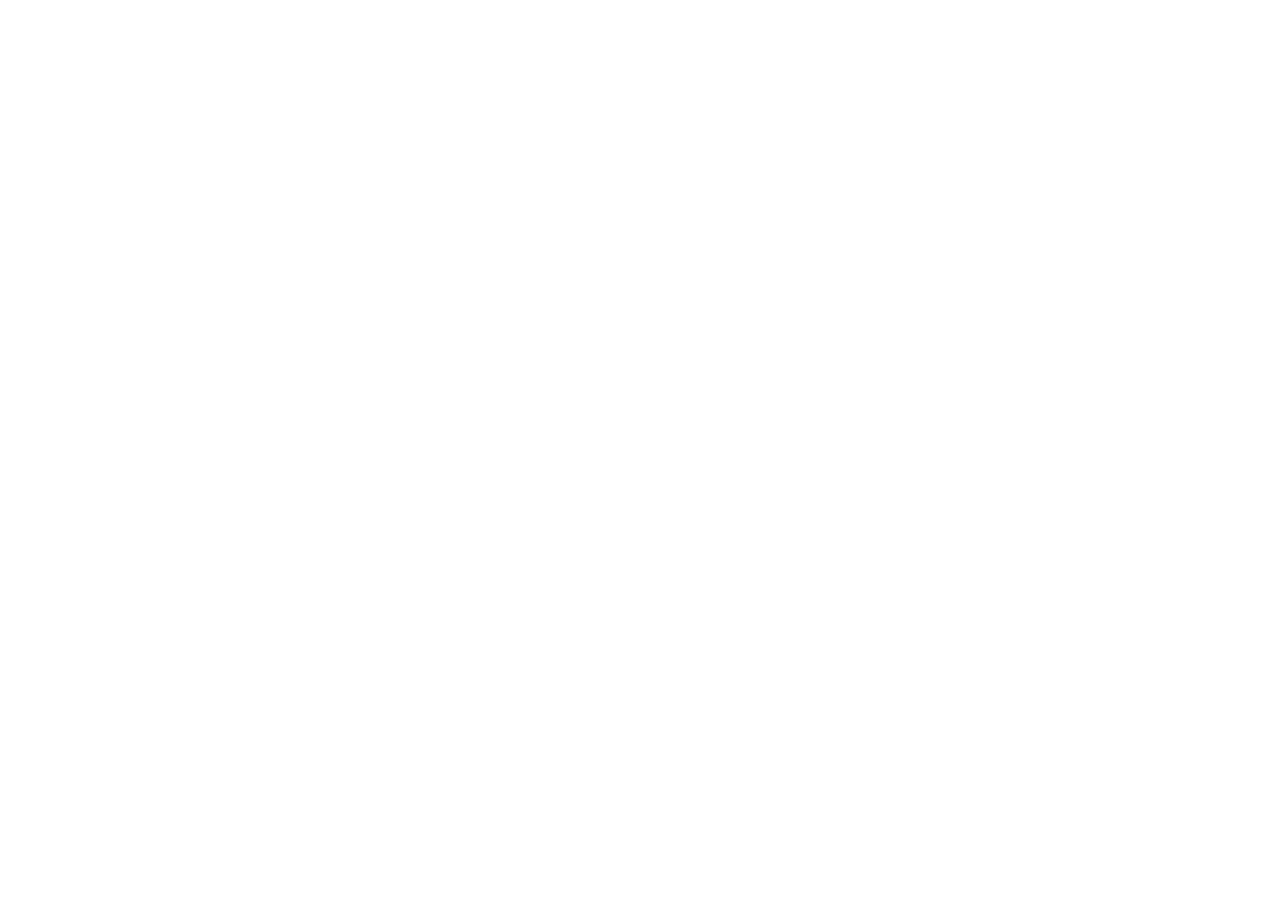
==== index.html @ 12bb8039 "initialized base structure" ====
<!DOCTYPE html>
<html lang="en">
  <head>
    <meta charset="UTF-8" />
    <meta http-equiv="X-UA-Compatible" content="IE=edge" />
    <meta name="viewport" content="width=device-width, initial-scale=1.0" />

    <!-- STYLES -->
    <link rel="stylesheet" href="styles/main.css">

    <!-- SCRIPTS -->
    <script
      src="https://cdnjs.cloudflare.com/ajax/libs/jquery/3.7.0/jquery.min.js"
      integrity="sha512-3gJwYpMe3QewGELv8k/BX9vcqhryRdzRMxVfq6ngyWXwo03GFEzjsUm8Q7RZcHPHksttq7/GFoxjCVUjkjvPdw=="
      crossorigin="anonymous"
      referrerpolicy="no-referrer"
    ></script>
    <script src="scripts/main.js"></script>


    <title>Zbrodnie wojenne</title>
    
  </head>
  <body>
    
  </body>
</html>
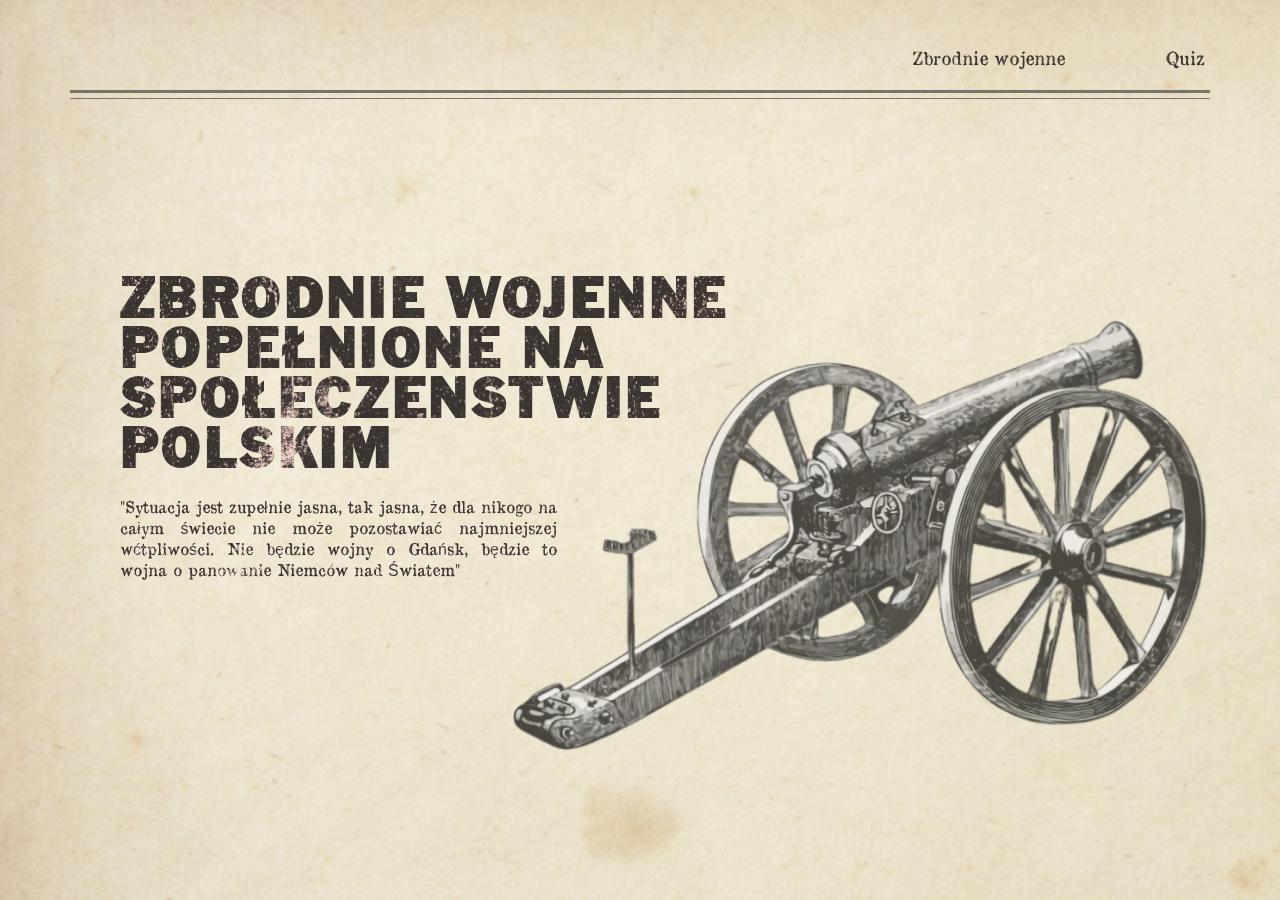
==== commit daef87b1: "Landing page" ====
--- a/index.html
+++ b/index.html
@@ -1,27 +1,58 @@
 <!DOCTYPE html>
 <html lang="en">
-  <head>
-    <meta charset="UTF-8" />
-    <meta http-equiv="X-UA-Compatible" content="IE=edge" />
-    <meta name="viewport" content="width=device-width, initial-scale=1.0" />
 
-    <!-- STYLES -->
-    <link rel="stylesheet" href="styles/main.css">
+<head>
+  <meta charset="UTF-8" />
+  <meta http-equiv="X-UA-Compatible" content="IE=edge" />
+  <meta name="viewport" content="width=device-width, initial-scale=1.0">
+  <!-- STYLES -->
+  <link rel="stylesheet" href="styles/main.css">
 
-    <!-- SCRIPTS -->
-    <script
-      src="https://cdnjs.cloudflare.com/ajax/libs/jquery/3.7.0/jquery.min.js"
-      integrity="sha512-3gJwYpMe3QewGELv8k/BX9vcqhryRdzRMxVfq6ngyWXwo03GFEzjsUm8Q7RZcHPHksttq7/GFoxjCVUjkjvPdw=="
-      crossorigin="anonymous"
-      referrerpolicy="no-referrer"
-    ></script>
-    <script src="scripts/main.js"></script>
+  <!-- SCRIPTS -->
+  <script src="https://cdnjs.cloudflare.com/ajax/libs/jquery/3.7.0/jquery.min.js"
+    integrity="sha512-3gJwYpMe3QewGELv8k/BX9vcqhryRdzRMxVfq6ngyWXwo03GFEzjsUm8Q7RZcHPHksttq7/GFoxjCVUjkjvPdw=="
+    crossorigin="anonymous" referrerpolicy="no-referrer"></script>
+  <script src="scripts/main.js"></script>
 
 
-    <title>Zbrodnie wojenne</title>
-    
-  </head>
-  <body>
-    
-  </body>
-</html>
+  <title>Zbrodnie wojenne popełnione na społeczeństwie polskim</title>
+
+</head>
+
+<body>
+  <!-- landing view - without a map -->
+  <section class="landing_view">
+    <div class="main_padding">
+      <header class="d-flex navbar">
+
+        <!-- <img src="assets/kurier_warszawski.webp" alt="Logo kurier warszawski"> -->
+        <div class="kurier_war"></div>
+
+        <div class="d-flex nav-items">
+          <span>Zbrodnie wojenne</span>
+          <span>Quiz</span>
+        </div>
+
+      </header>
+      <hr class="hr hr1">
+      <hr class="hr hr2">
+
+      <main class="d-flex main_content">
+        <div class="main_text">
+          <h1 class="main_header">Zbrodnie wojenne popełnione na społeczenstwie polskim</h1>
+          <p class="main_par">"Sytuacja jest zupełnie jasna, tak jasna, że dla nikogo na całym świecie nie może
+            pozostawiać najmniejszej
+            wćtpliwości. Nie będzie wojny o Gdańsk, będzie to wojna o panowanie Niemców nad Światem"</p>
+        </div>
+        <img src="./assets/cannon.webp" class="cannon" alt="">
+      </main>
+
+    </div>
+
+  </section>
+
+
+
+</body>
+
+</html>--- a/styles/main.css
+++ b/styles/main.css
@@ -0,0 +1,124 @@
+@font-face {
+     font-family: 'Franklin Gothic';
+     src: url('../assets/fonts/FranklinGothic.ttf') format('opentype');
+}
+
+@font-face {
+     font-family: 'Old Newspaper';
+     src: url('../assets/fonts/OldNewspaperTypes.ttf') format('opentype');
+}
+
+
+* {
+     margin: 0;
+     padding: 0;
+}
+
+body {
+     box-sizing: border-box;
+}
+
+.d-flex {
+     display: flex;
+}
+
+.main_padding {
+     padding: 45px 70px;
+}
+
+.landing_view {
+     min-height: 100vh;
+     background-image: url("../assets/background.webp");
+     background-size: cover;
+}
+
+.navbar {
+     justify-content: space-between;
+     align-items: center;
+     padding-right: 5px;
+}
+
+.hr1 {
+     border: 0;
+     border-top: 3px solid #767368;
+     margin-top: 20px;
+}
+
+.hr2 {
+     border: 0;
+     border-bottom: 1px solid #767368;
+     padding-top: 5px;
+}
+
+
+.nav-items {
+     gap: 100px;
+}
+
+.main_content {
+     position: relative;
+     justify-content: space-between;
+     align-items: center;
+     height: 73vh;
+     padding: 0 50px;
+}
+
+.main_text {
+     width: 60%;
+     display: flex;
+     flex-direction: column;
+     gap: 20px;
+}
+
+.cannon {
+     position: absolute;
+     right: 0;
+     bottom: 0;
+     width: 700px;
+}
+
+.main_header {
+     font-family: 'Franklin Gothic', sans-serif;
+     font-size: 60px;
+     text-transform: uppercase;
+     letter-spacing: 0.04em;
+}
+
+.main_par {
+     font-family: 'Old Newspaper', sans-serif;
+     width: 70%;
+     text-align: justify;
+}
+
+.nav-items span {
+     font-family: 'Old Newspaper', sans-serif;
+     font-size: 18px;
+}
+
+h1,
+p,
+.nav-items span {
+     background: url(../assets/texture.webp) no-repeat center center;
+     background-size: cover;
+     color: #fff;
+     -webkit-text-fill-color: transparent;
+     -webkit-background-clip: text;
+     -moz-background-clip: text;
+     background-clip: text;
+}
+
+@media(max-width: 1200px) {
+     .cannon {
+          display: none;
+     }
+
+     .main_text {
+          width: 100%;
+     }
+}
+
+@media(max-width: 800px) {
+     .main_padding {
+          padding: 30px;
+     }
+}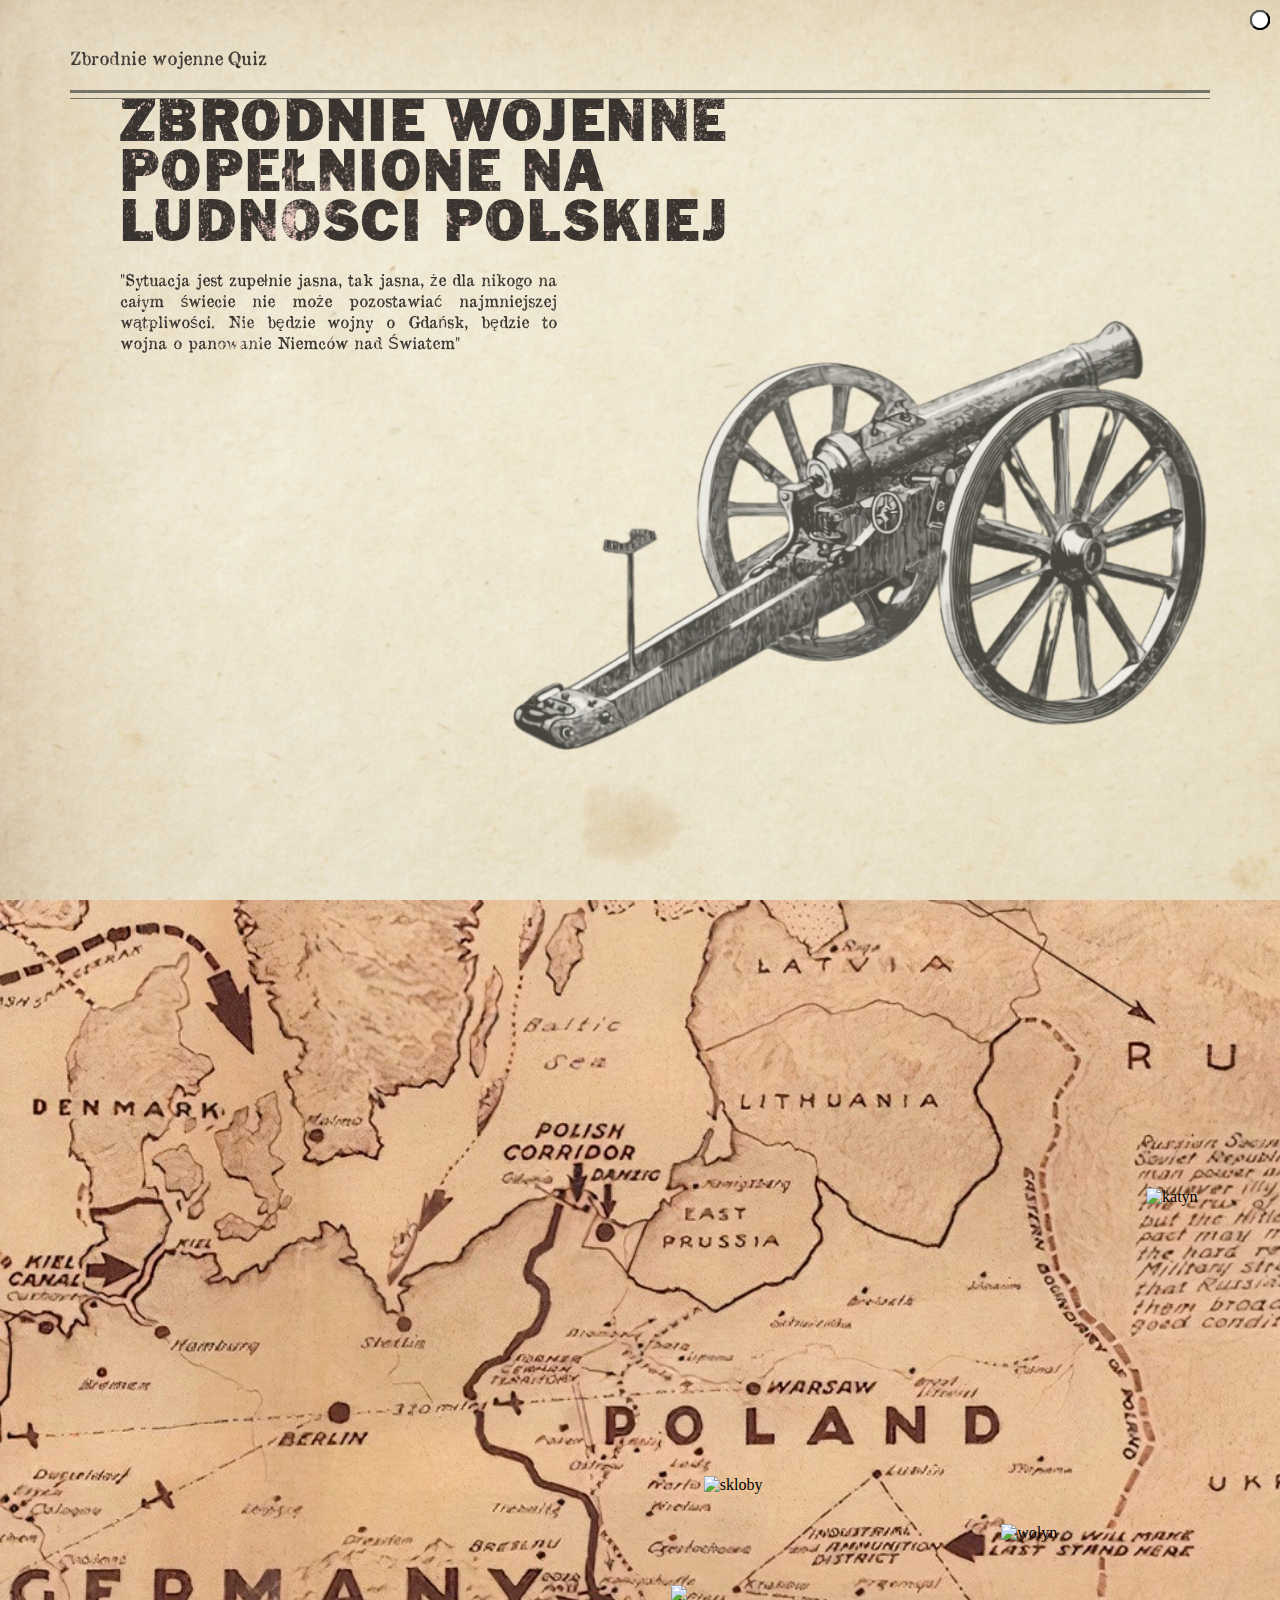
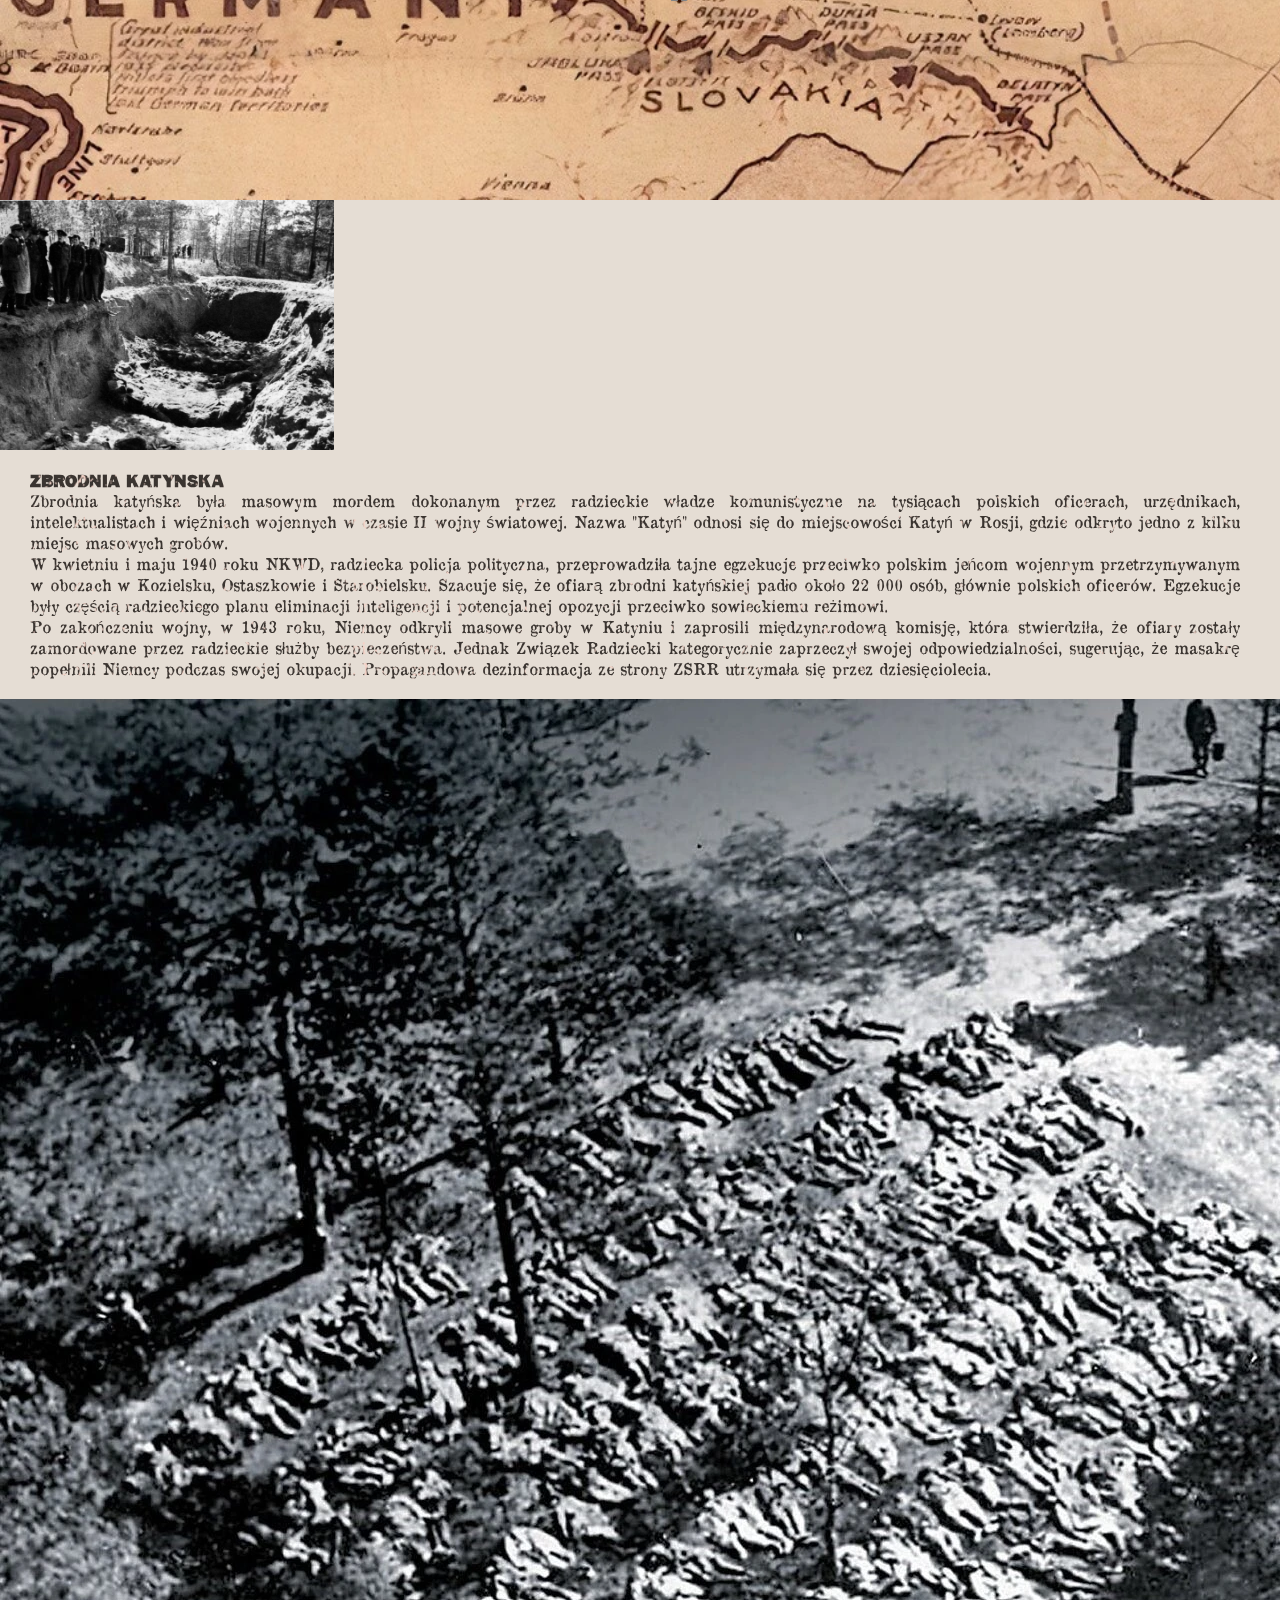
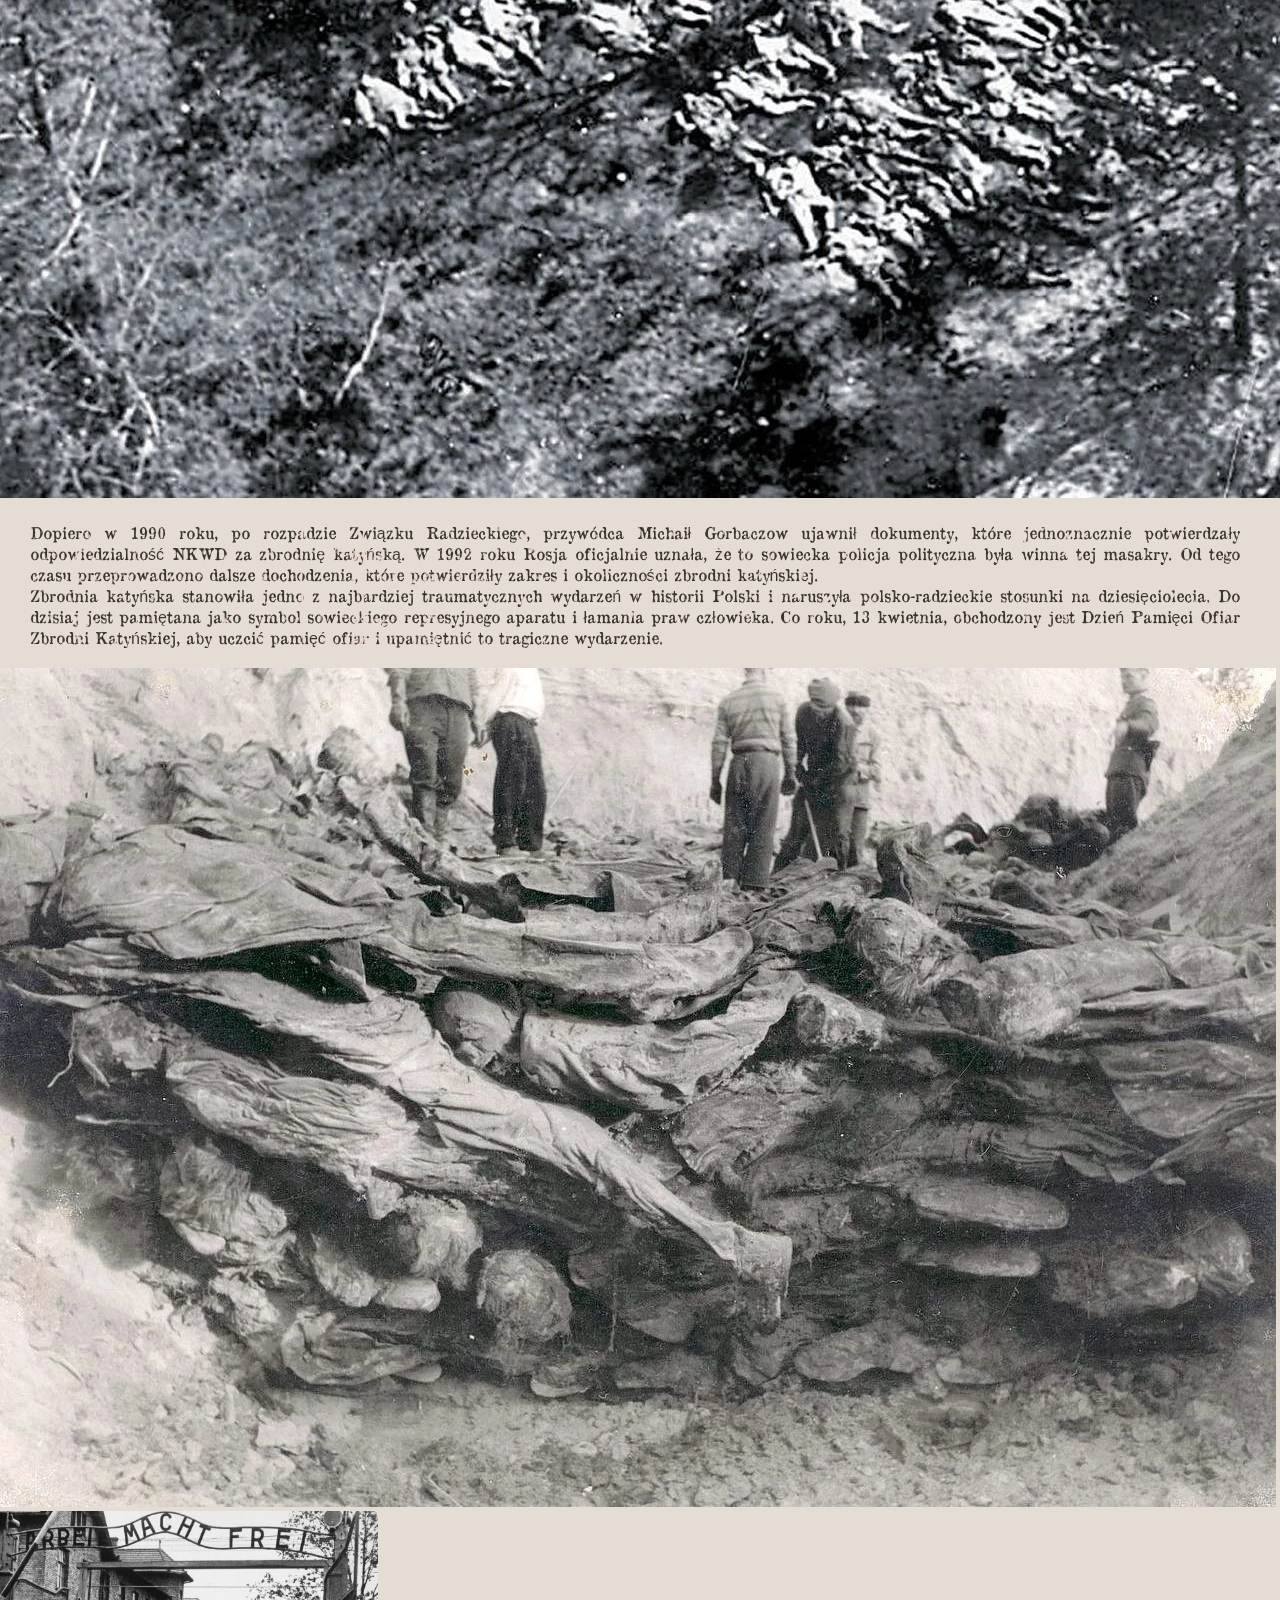
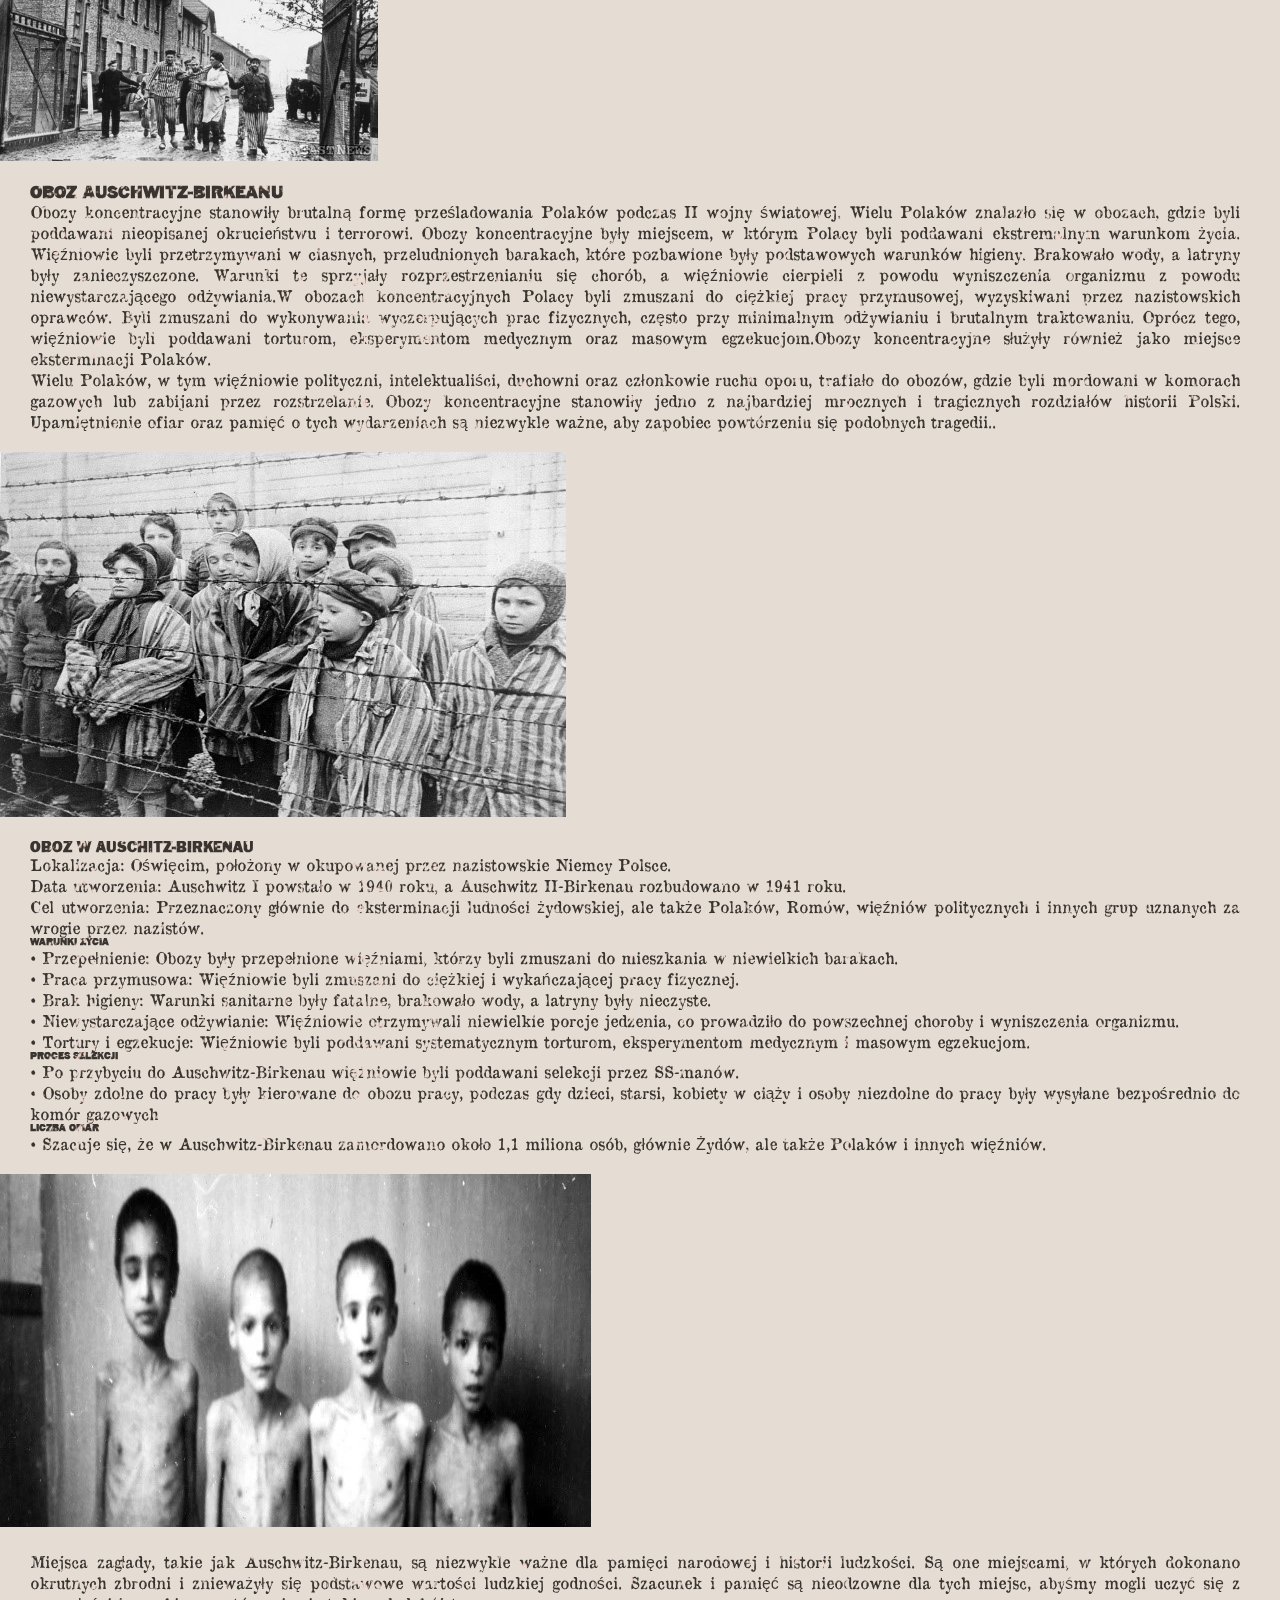
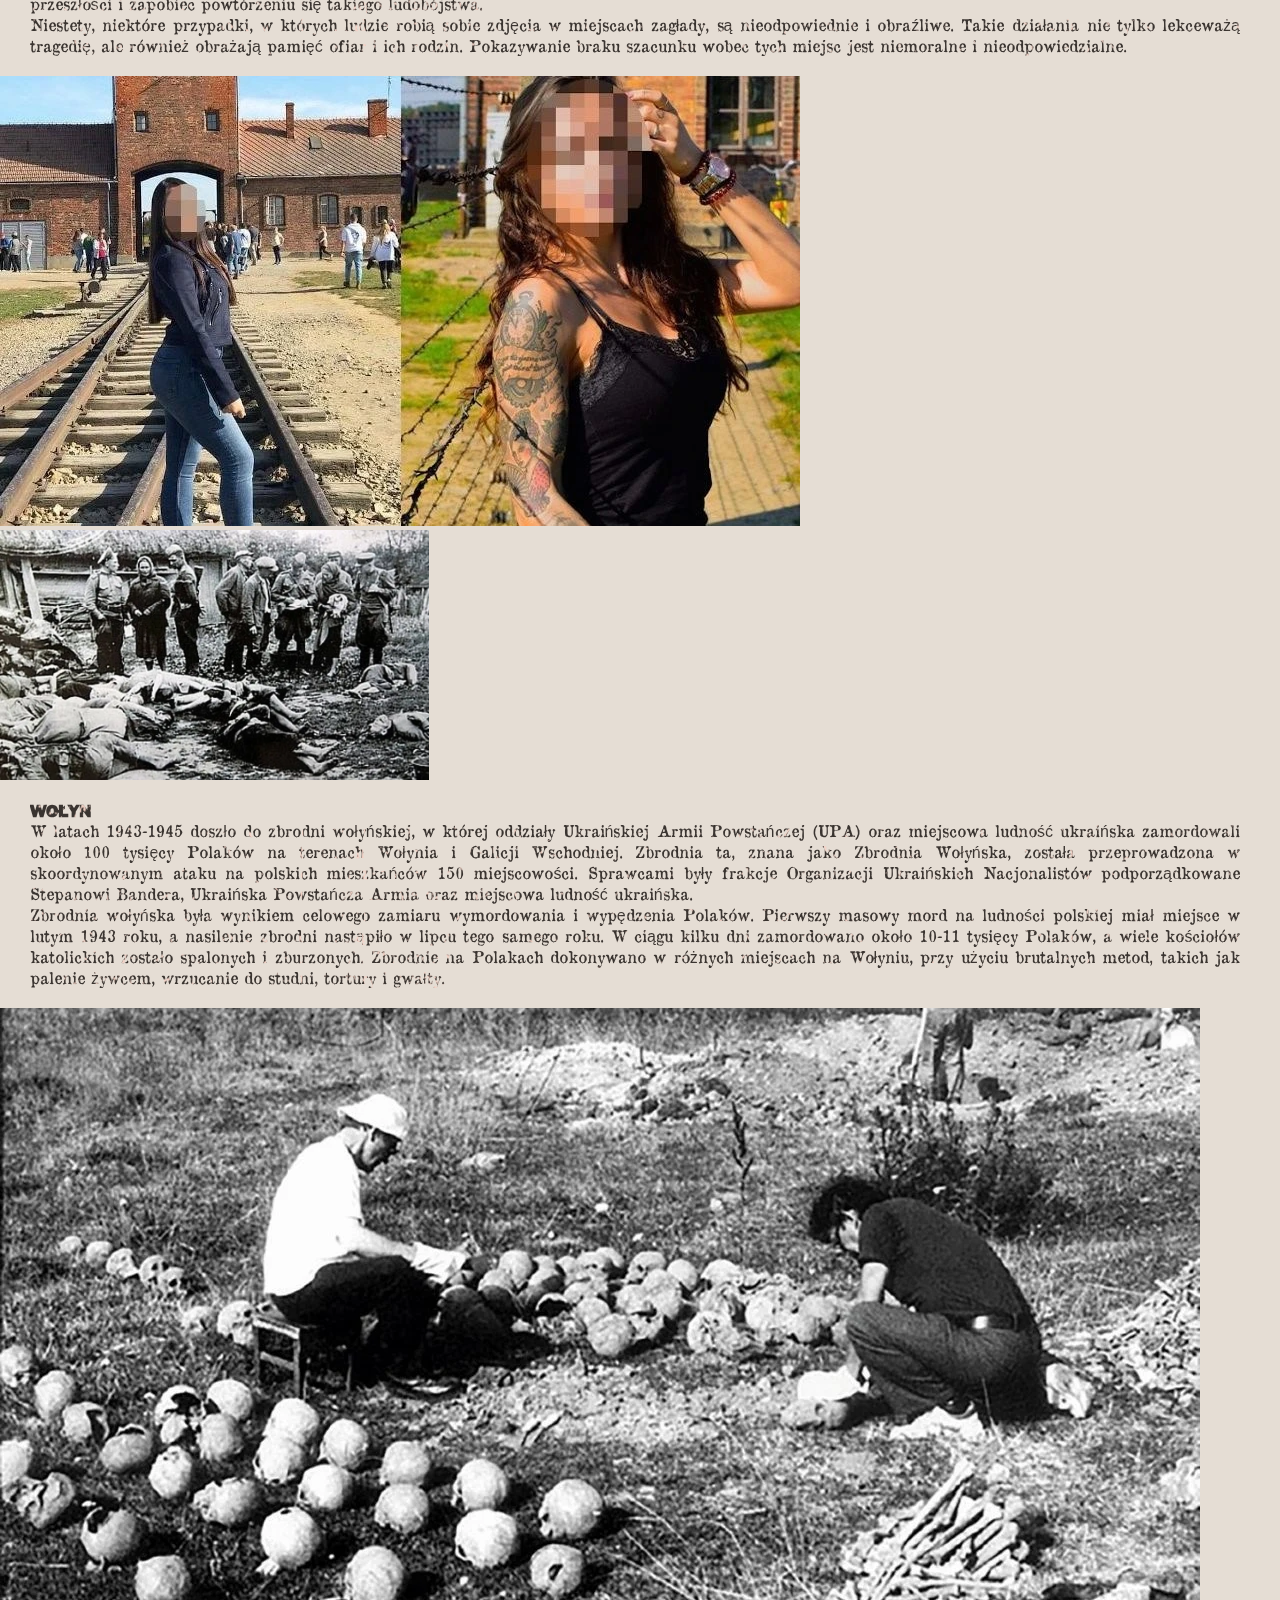
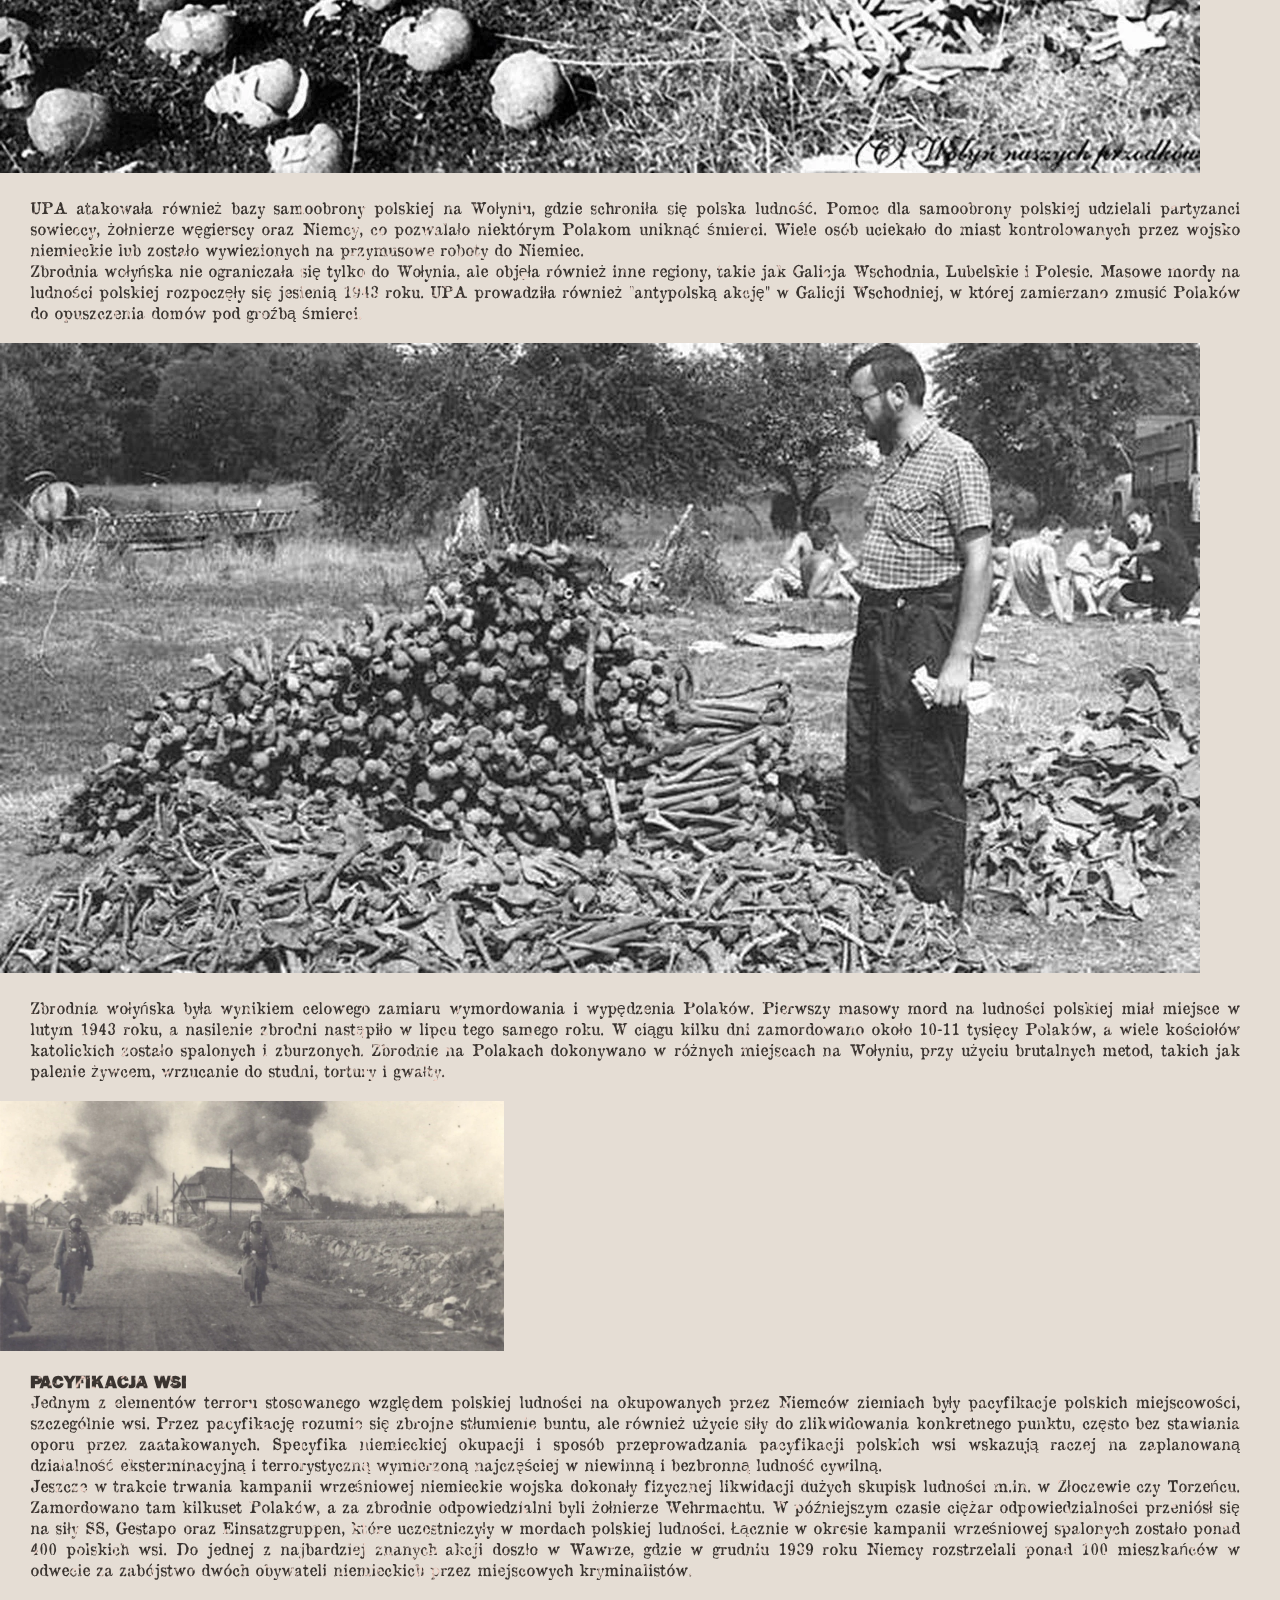
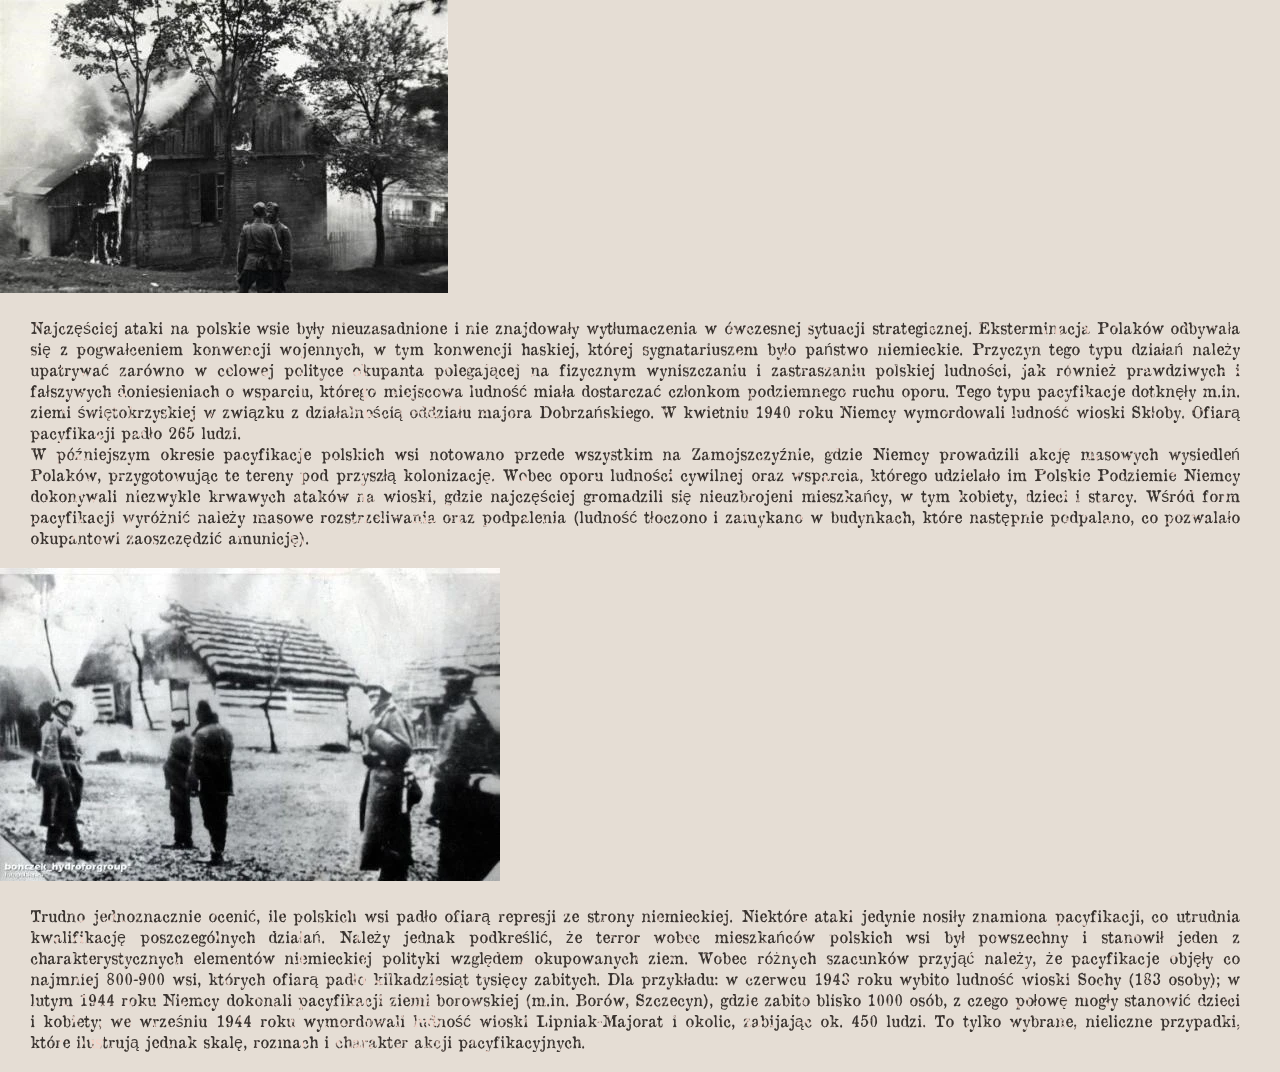
==== commit 3bbc38a0: "Add map" ====
--- a/index.html
+++ b/index.html
@@ -6,12 +6,15 @@
   <meta http-equiv="X-UA-Compatible" content="IE=edge" />
   <meta name="viewport" content="width=device-width, initial-scale=1.0">
   <!-- STYLES -->
+  <link href="https://cdn.jsdelivr.net/npm/bootstrap@5.3.0-alpha3/dist/css/bootstrap.min.css" rel="stylesheet"
+    integrity="sha384-KK94CHFLLe+nY2dmCWGMq91rCGa5gtU4mk92HdvYe+M/SXH301p5ILy+dN9+nJOZ" crossorigin="anonymous">
   <link rel="stylesheet" href="styles/main.css">
 
   <!-- SCRIPTS -->
   <script src="https://cdnjs.cloudflare.com/ajax/libs/jquery/3.7.0/jquery.min.js"
     integrity="sha512-3gJwYpMe3QewGELv8k/BX9vcqhryRdzRMxVfq6ngyWXwo03GFEzjsUm8Q7RZcHPHksttq7/GFoxjCVUjkjvPdw=="
     crossorigin="anonymous" referrerpolicy="no-referrer"></script>
+  <script src="//code.jquery.com/ui/1.11.3/jquery-ui.js"></script>
   <script src="scripts/main.js"></script>
 
 
@@ -29,8 +32,8 @@
         <div class="kurier_war"></div>
 
         <div class="d-flex nav-items">
-          <span>Zbrodnie wojenne</span>
-          <span>Quiz</span>
+          <span id="link-zbrodnie">Zbrodnie wojenne</span>
+          <span onclick="window.location.href='quiz.html';">Quiz</span>
         </div>
 
       </header>
@@ -39,10 +42,10 @@
 
       <main class="d-flex main_content">
         <div class="main_text">
-          <h1 class="main_header">Zbrodnie wojenne popełnione na społeczenstwie polskim</h1>
+          <h1 class="main_header">Zbrodnie wojenne popełnione na ludnosci polskiej</h1>
           <p class="main_par">"Sytuacja jest zupełnie jasna, tak jasna, że dla nikogo na całym świecie nie może
             pozostawiać najmniejszej
-            wćtpliwości. Nie będzie wojny o Gdańsk, będzie to wojna o panowanie Niemców nad Światem"</p>
+            wątpliwości. Nie będzie wojny o Gdańsk, będzie to wojna o panowanie Niemców nad Światem"</p>
         </div>
         <img src="./assets/cannon.webp" class="cannon" alt="">
       </main>
@@ -52,7 +55,232 @@
   </section>
 
 
-
+  <section class="sec_map">
+    <div id="map-wrapper">
+      <div id="map-container">
+        <img src="./assets/map_poland.webp" alt="Mapka" id="map-image">
+        <img src="./assets/pin_red.svg" class="pin katyn" data-bs-toggle="offcanvas" href="#offcanvasKatyn"
+          role="button" aria-controls="offcanvasKatyn" alt="katyn">
+        <img src="./assets/pin_red.svg" class="pin oswiecim" data-bs-toggle="offcanvas" href="#offcanvasOswiecim"
+          role="button" aria-controls="offcanvasOswiecim alt=" oswiecim">
+        <img src="./assets/pin_red.svg" class="pin wolyn" data-bs-toggle="offcanvas" href="#offcanvasWolyn"
+          role="button" aria-controls="offcanvasWolyn" alt="wolyn">
+        <img src="./assets/pin_red.svg" class="pin skloby" data-bs-toggle="offcanvas" href="#offcanvasSkloby"
+          role="button" aria-controls="offcanvasSkloby" alt="skloby">
+      </div>
+
+    </div>
+
+  </section>
+
+  <div class="offcanvas offcanvas-start" tabindex="-1" id="offcanvasKatyn" aria-labelledby="offcanvasExampleLabel">
+    <button type="button" class="btn-close" data-bs-dismiss="offcanvas" aria-label="Close"></button>
+    <img src="./assets/articles/katyn1.webp" class="katyn1_img" alt="">
+    <div class="content">
+      <h3>Zbrodnia katynska</h3>
+      <p>Zbrodnia katyńska była masowym mordem dokonanym przez radzieckie władze komunistyczne na tysiącach polskich
+        oficerach, urzędnikach, intelektualistach i więźniach wojennych w czasie II wojny światowej. Nazwa "Katyń"
+        odnosi
+        się do miejscowości Katyń w Rosji, gdzie odkryto jedno z kilku miejsc masowych grobów.</p>
+      <p>
+        W kwietniu i maju 1940 roku NKWD, radziecka policja polityczna, przeprowadziła tajne egzekucje przeciwko polskim
+        jeńcom wojennym przetrzymywanym w obozach w Kozielsku, Ostaszkowie i Starobielsku. Szacuje się, że ofiarą
+        zbrodni
+        katyńskiej padło około 22 000 osób, głównie polskich oficerów. Egzekucje były częścią radzieckiego planu
+        eliminacji inteligencji i potencjalnej opozycji przeciwko sowieckiemu reżimowi.
+      </p>
+      <p>Po zakończeniu wojny, w 1943 roku, Niemcy odkryli masowe groby w Katyniu i zaprosili międzynarodową komisję,
+        która stwierdziła, że ofiary zostały zamordowane przez radzieckie służby bezpieczeństwa. Jednak Związek
+        Radziecki
+        kategorycznie zaprzeczył swojej odpowiedzialności, sugerując, że masakrę popełnili Niemcy podczas swojej
+        okupacji.
+        Propagandowa dezinformacja ze strony ZSRR utrzymała się przez dziesięciolecia.</p>
+    </div>
+    <img src="./assets/articles/katyn2.webp" alt="">
+    <div class="content">
+      <p>Dopiero w 1990 roku, po rozpadzie Związku Radzieckiego, przywódca Michaił Gorbaczow ujawnił dokumenty, które
+        jednoznacznie potwierdzały odpowiedzialność NKWD za zbrodnię katyńską. W 1992 roku Rosja oficjalnie uznała, że
+        to
+        sowiecka policja polityczna była winna tej masakry. Od tego czasu przeprowadzono dalsze dochodzenia, które
+        potwierdziły zakres i okoliczności zbrodni katyńskiej.</p>
+
+      <p>Zbrodnia katyńska stanowiła jedno z najbardziej traumatycznych wydarzeń w historii Polski i naruszyła
+        polsko-radzieckie stosunki na dziesięciolecia. Do dzisiaj jest pamiętana jako symbol sowieckiego represyjnego
+        aparatu i łamania praw człowieka. Co roku, 13 kwietnia, obchodzony jest Dzień Pamięci Ofiar Zbrodni Katyńskiej,
+        aby uczcić pamięć ofiar i upamiętnić to tragiczne wydarzenie.</p>
+    </div>
+    <img src="./assets/articles/katyn3.webp" alt="">
+
+  </div>
+
+  </div>
+
+  <div class="offcanvas offcanvas-start" tabindex="-1" id="offcanvasOswiecim" aria-labelledby="offcanvasExampleLabel">
+    <button type="button" class="btn-close" data-bs-dismiss="offcanvas" aria-label="Close"></button>
+    <img src="./assets/articles/auschwitz1.webp" class="katyn1_img" alt="">
+    <div class="content">
+      <h3>Oboz Auschwitz-Birkeanu</h3>
+      <p>Obozy koncentracyjne stanowiły brutalną formę prześladowania Polaków podczas II wojny światowej. Wielu Polaków
+        znalazło się w obozach, gdzie byli poddawani nieopisanej okrucieństwu i terrorowi. Obozy koncentracyjne były
+        miejscem, w którym Polacy byli poddawani ekstremalnym warunkom życia. Więźniowie byli przetrzymywani w ciasnych,
+        przeludnionych barakach, które pozbawione były podstawowych warunków higieny. Brakowało wody, a latryny były
+        zanieczyszczone. Warunki te sprzyjały rozprzestrzenianiu się chorób, a więźniowie cierpieli z powodu
+        wyniszczenia organizmu z powodu niewystarczającego odżywiania.W obozach koncentracyjnych Polacy byli zmuszani do
+        ciężkiej pracy przymusowej, wyzyskiwani przez nazistowskich oprawców. Byli zmuszani do wykonywania
+        wyczerpujących prac fizycznych, często przy minimalnym odżywianiu i brutalnym traktowaniu. Oprócz tego,
+        więźniowie byli poddawani torturom, eksperymentom medycznym oraz masowym egzekucjom.Obozy koncentracyjne służyły
+        również jako miejsce eksterminacji Polaków.</p>
+      <p>
+        Wielu Polaków, w tym więźniowie polityczni, intelektualiści,
+        duchowni oraz członkowie ruchu oporu, trafiało do obozów, gdzie byli mordowani w komorach gazowych lub zabijani
+        przez rozstrzelanie. Obozy koncentracyjne stanowiły jedno z najbardziej mrocznych i tragicznych rozdziałów
+        historii Polski. Upamiętnienie ofiar oraz pamięć o tych wydarzeniach są niezwykle ważne, aby zapobiec
+        powtórzeniu się podobnych tragedii..
+      </p>
+    </div>
+    <img src="./assets/articles/auschwitz2.webp" alt="">
+    <div class="content">
+      <h4>Obóz w Auschitz-Birkenau</h4>
+
+      <p>Lokalizacja: Oświęcim, położony w okupowanej przez nazistowskie Niemcy Polsce.</p>
+      <p>Data utworzenia: Auschwitz I powstało w 1940 roku, a Auschwitz II-Birkenau rozbudowano w 1941 roku.</p>
+      <p>Cel utworzenia: Przeznaczony głównie do eksterminacji ludności żydowskiej, ale także Polaków, Romów, więźniów
+        politycznych i innych grup uznanych za wrogie przez nazistów.</p>
+
+      <h6>Warunki zycia</h6>
+
+      <p>• Przepełnienie: Obozy były przepełnione więźniami, którzy byli zmuszani do mieszkania w niewielkich barakach.
+      </p>
+      <p>• Praca przymusowa: Więźniowie byli zmuszani do ciężkiej i wykańczającej pracy fizycznej.</p>
+      <p>• Brak higieny: Warunki sanitarne były fatalne, brakowało wody, a latryny były nieczyste.</p>
+      <p>• Niewystarczające odżywianie: Więźniowie otrzymywali niewielkie porcje jedzenia, co prowadziło do powszechnej
+        choroby i wyniszczenia organizmu.</p>
+      <p>• Tortury i egzekucje: Więźniowie byli poddawani systematycznym torturom, eksperymentom medycznym i masowym
+        egzekucjom.</p>
+
+      <h6>Proces selekcji</h6>
+      <p>• Po przybyciu do Auschwitz-Birkenau więźniowie byli poddawani selekcji przez SS-manów.</p>
+      <p>• Osoby zdolne do pracy były kierowane do obozu pracy, podczas gdy dzieci, starsi, kobiety w ciąży i osoby
+        niezdolne do pracy były wysyłane bezpośrednio do komór gazowych</p>
+      <h6>Liczba ofiar</h6>
+      <p>• Szacuje się, że w Auschwitz-Birkenau zamordowano około 1,1 miliona osób, głównie Żydów, ale także Polaków i
+        innych więźniów.</p>
+    </div>
+    <img src="./assets/articles/auschwitz3.webp" alt="">
+    <div class="content">
+      <p>Miejsca zagłady, takie jak Auschwitz-Birkenau, są niezwykle ważne dla pamięci narodowej i historii ludzkości.
+        Są one miejscami, w których dokonano okrutnych zbrodni i znieważyły się podstawowe wartości ludzkiej godności.
+        Szacunek i pamięć są nieodzowne dla tych miejsc, abyśmy mogli uczyć się z przeszłości i zapobiec powtórzeniu się
+        takiego ludobójstwa.
+      </p>
+      <p>
+        Niestety, niektóre przypadki, w których ludzie robią sobie zdjęcia w miejscach zagłady, są nieodpowiednie i
+        obraźliwe. Takie działania nie tylko lekceważą tragedię, ale również obrażają pamięć ofiar i ich rodzin.
+        Pokazywanie braku szacunku wobec tych miejsc jest niemoralne i nieodpowiedzialne.</p>
+    </div>
+    <img src="./assets/articles/auschwitz4.webp" alt="">
+  </div>
+
+  <div class="offcanvas offcanvas-start" tabindex="-1" id="offcanvasWolyn" aria-labelledby="offcanvasExampleLabel">
+    <button type="button" class="btn-close" data-bs-dismiss="offcanvas" aria-label="Close"></button>
+    <img src="./assets/articles/wolyn3.webp" class="katyn1_img" alt="">
+    <div class="content">
+      <h3>Wołyn</h3>
+      <p>W latach 1943-1945 doszło do zbrodni wołyńskiej, w której oddziały Ukraińskiej Armii Powstańczej (UPA) oraz
+        miejscowa ludność ukraińska zamordowali około 100 tysięcy Polaków na terenach Wołynia i Galicji Wschodniej.
+        Zbrodnia ta, znana jako Zbrodnia Wołyńska, została przeprowadzona w skoordynowanym ataku na polskich mieszkańców
+        150 miejscowości. Sprawcami były frakcje Organizacji Ukraińskich Nacjonalistów podporządkowane Stepanowi
+        Bandera, Ukraińska Powstańcza Armia oraz miejscowa ludność ukraińska.</p>
+      <p>Zbrodnia wołyńska była wynikiem celowego zamiaru wymordowania i wypędzenia Polaków. Pierwszy masowy mord na
+        ludności polskiej miał miejsce w lutym 1943 roku, a nasilenie zbrodni nastąpiło w lipcu tego samego roku. W
+        ciągu kilku dni zamordowano około 10-11 tysięcy Polaków, a wiele kościołów katolickich zostało spalonych i
+        zburzonych. Zbrodnie na Polakach dokonywano w różnych miejscach na Wołyniu, przy użyciu brutalnych metod, takich
+        jak palenie żywcem, wrzucanie do studni, tortury i gwałty.</p>
+
+    </div>
+    <img src="./assets/articles/wolyn2.webp" alt="">
+    <div class="content">
+
+
+      <p>UPA atakowała również bazy samoobrony polskiej na Wołyniu, gdzie schroniła się polska ludność. Pomoc dla
+        samoobrony polskiej udzielali partyzanci sowieccy, żołnierze węgierscy oraz Niemcy, co pozwalało niektórym
+        Polakom uniknąć śmierci. Wiele osób uciekało do miast kontrolowanych przez wojsko niemieckie lub zostało
+        wywiezionych na przymusowe roboty do Niemiec.</p>
+      <p>
+        Zbrodnia wołyńska nie ograniczała się tylko do Wołynia, ale objęła również inne regiony, takie jak Galicja
+        Wschodnia, Lubelskie i Polesie. Masowe mordy na ludności polskiej rozpoczęły się jesienią 1943 roku. UPA
+        prowadziła również "antypolską akcję" w Galicji Wschodniej, w której zamierzano zmusić Polaków do opuszczenia
+        domów pod groźbą śmierci.
+      </p>
+    </div>
+    <img src="./assets/articles/wolyn1.webp" alt="">
+    <div class="content">
+      <p>
+      <p>Zbrodnia wołyńska była wynikiem celowego zamiaru wymordowania i wypędzenia Polaków. Pierwszy masowy mord na
+        ludności polskiej miał miejsce w lutym 1943 roku, a nasilenie zbrodni nastąpiło w lipcu tego samego roku. W
+        ciągu kilku dni zamordowano około 10-11 tysięcy Polaków, a wiele kościołów katolickich zostało spalonych i
+        zburzonych. Zbrodnie na Polakach dokonywano w różnych miejscach na Wołyniu, przy użyciu brutalnych metod, takich
+        jak palenie żywcem, wrzucanie do studni, tortury i gwałty.</p>
+      </p>
+    </div>
+  </div>
+
+  <div class="offcanvas offcanvas-start" tabindex="-1" id="offcanvasSkloby" aria-labelledby="offcanvasExampleLabel">
+    <button type="button" class="btn-close" data-bs-dismiss="offcanvas" aria-label="Close"></button>
+    <img src="./assets/articles/pacyfikacja3.webp" class="katyn1_img" alt="">
+    <div class="content">
+      <h3>Pacyfikacja wsi</h3>
+      <p>
+        Jednym z elementów terroru stosowanego względem polskiej ludności na okupowanych przez Niemców ziemiach były
+        pacyfikacje polskich miejscowości, szczególnie wsi. Przez pacyfikację rozumie się zbrojne stłumienie buntu, ale
+        również użycie siły do zlikwidowania konkretnego punktu, często bez stawiania oporu przez zaatakowanych.
+        Specyfika niemieckiej okupacji i sposób przeprowadzania pacyfikacji polskich wsi wskazują raczej na zaplanowaną
+        działalność eksterminacyjną i terrorystyczną wymierzoną najczęściej w niewinną i bezbronną ludność cywilną.
+      </p>
+      <p>Jeszcze w trakcie trwania kampanii wrześniowej niemieckie wojska dokonały fizycznej likwidacji dużych skupisk
+        ludności m.in. w Złoczewie czy Torzeńcu. Zamordowano tam kilkuset Polaków, a za zbrodnie odpowiedzialni byli
+        żołnierze Wehrmachtu. W późniejszym czasie ciężar odpowiedzialności przeniósł się na siły SS, Gestapo oraz
+        Einsatzgruppen, które uczestniczyły w mordach polskiej ludności. Łącznie w okresie kampanii wrześniowej
+        spalonych zostało ponad 400 polskich wsi. Do jednej z najbardziej znanych akcji doszło w Wawrze, gdzie w grudniu
+        1939 roku Niemcy rozstrzelali ponad 100 mieszkańców w odwecie za zabójstwo dwóch obywateli niemieckich przez
+        miejscowych kryminalistów.</p>
+    </div>
+    <img src="./assets/articles/pacyfikacja2.webp" alt="">
+    <div class="content">
+      <p>Najczęściej ataki na polskie wsie były nieuzasadnione i nie znajdowały wytłumaczenia w ówczesnej sytuacji
+        strategicznej. Eksterminacja Polaków odbywała się z pogwałceniem konwencji wojennych, w tym konwencji haskiej,
+        której sygnatariuszem było państwo niemieckie. Przyczyn tego typu działań należy upatrywać zarówno w celowej
+        polityce okupanta polegającej na fizycznym wyniszczaniu i zastraszaniu polskiej ludności, jak również
+        prawdziwych i fałszywych doniesieniach o wsparciu, którego miejscowa ludność miała dostarczać członkom
+        podziemnego ruchu oporu. Tego typu pacyfikacje dotknęły m.in. ziemi świętokrzyskiej w związku z działalnością
+        oddziału majora Dobrzańskiego. W kwietniu 1940 roku Niemcy wymordowali ludność wioski Skłoby. Ofiarą pacyfikacji
+        padło 265 ludzi. </p>
+
+      <p>W późniejszym okresie pacyfikacje polskich wsi notowano przede wszystkim na Zamojszczyźnie, gdzie Niemcy
+        prowadzili akcję masowych wysiedleń Polaków, przygotowując te tereny pod przyszłą kolonizację. Wobec oporu
+        ludności cywilnej oraz wsparcia, którego udzielało im Polskie Podziemie Niemcy dokonywali niezwykle krwawych
+        ataków na wioski, gdzie najczęściej gromadzili się nieuzbrojeni mieszkańcy, w tym kobiety, dzieci i starcy.
+        Wśród form pacyfikacji wyróżnić należy masowe rozstrzeliwania oraz podpalenia (ludność tłoczono i zamykano w
+        budynkach, które następnie podpalano, co pozwalało okupantowi zaoszczędzić amunicję).</p>
+    </div>
+    <img src="./assets/articles/pacyfikacja1.webp" alt="">
+    <div class="content">
+      <p>Trudno jednoznacznie ocenić, ile polskich wsi padło ofiarą represji ze strony niemieckiej. Niektóre ataki
+        jedynie nosiły znamiona pacyfikacji, co utrudnia kwalifikację poszczególnych działań. Należy jednak podkreślić,
+        że terror wobec mieszkańców polskich wsi był powszechny i stanowił jeden z charakterystycznych elementów
+        niemieckiej polityki względem okupowanych ziem. Wobec różnych szacunków przyjąć należy, że pacyfikacje objęły co
+        najmniej 800-900 wsi, których ofiarą padło kilkadziesiąt tysięcy zabitych. Dla przykładu: w czerwcu 1943 roku
+        wybito ludność wioski Sochy (183 osoby); w lutym 1944 roku Niemcy dokonali pacyfikacji ziemi borowskiej (m.in.
+        Borów, Szczecyn), gdzie zabito blisko 1000 osób, z czego połowę mogły stanowić dzieci i kobiety; we wrześniu
+        1944 roku wymordowali ludność wioski Lipniak-Majorat i okolic, zabijając ok. 450 ludzi. To tylko wybrane,
+        nieliczne przypadki, które ilustrują jednak skalę, rozmach i charakter akcji pacyfikacyjnych.</p>
+    </div>
+  </div>
+
+
+  <script src="https://cdn.jsdelivr.net/npm/bootstrap@5.3.0-alpha3/dist/js/bootstrap.bundle.min.js"
+    integrity="sha384-ENjdO4Dr2bkBIFxQpeoTz1HIcje39Wm4jDKdf19U8gI4ddQ3GYNS7NTKfAdVQSZe"
+    crossorigin="anonymous"></script>
 </body>
 
 </html>--- a/styles/main.css
+++ b/styles/main.css
@@ -16,10 +16,7 @@
 
 body {
      box-sizing: border-box;
-}
-
-.d-flex {
-     display: flex;
+     scroll-behavior: smooth;
 }
 
 .main_padding {
@@ -53,6 +50,10 @@
 
 .nav-items {
      gap: 100px;
+}
+
+.nav-items span:hover {
+     cursor: pointer;
 }
 
 .main_content {
@@ -97,7 +98,10 @@
 
 h1,
 p,
-.nav-items span {
+.nav-items span,
+h3,
+h4,
+h6 {
      background: url(../assets/texture.webp) no-repeat center center;
      background-size: cover;
      color: #fff;
@@ -115,10 +119,158 @@
      .main_text {
           width: 100%;
      }
+
+     .main_header {
+          font-size: 4.5rem;
+     }
+
+     .main_par {
+          font-size: 20px;
+          width: 100%;
+     }
 }
 
 @media(max-width: 800px) {
      .main_padding {
           padding: 30px;
      }
+}
+
+@media(max-width: 530px) {
+     .main_content {
+          padding: 0;
+     }
+
+     .main_header {
+          font-size: 2.5rem;
+     }
+
+     .main_par {
+          font-size: 20px;
+
+     }
+}
+
+/* -----map------- */
+.sec_map {
+     background-color: #C6AB8A;
+     display: flex;
+     width: 100%;
+     height: 100vh;
+     overflow: hidden;
+}
+
+#map-wrapper {
+     position: relative;
+     width: 100vw;
+     height: 100vh;
+     overflow-x: scroll;
+     cursor: grab;
+     white-space: nowrap;
+
+     -ms-overflow-style: none;
+     scrollbar-width: none;
+}
+
+#map-wrapper::-webkit-scrollbar {
+     display: none;
+}
+
+#map-wrapper:active {
+     cursor: grabbing;
+}
+
+#map-container {
+     position: relative;
+     display: inline-block;
+     white-space: nowrap;
+}
+
+#map-image {
+     display: block;
+     width: 100vw;
+     height: 100vh;
+     user-select: none;
+     cursor: inherit;
+}
+
+@media(max-width: 1350px) {
+     #map-image {
+          width: auto;
+     }
+}
+
+.pin {
+     position: absolute;
+     /* width: 15px;
+     height: 15px;
+     background-color: red;
+     border-radius: 50%; */
+     transform: translate(-50%, -50%);
+     transform-origin: center;
+}
+
+.pin:hover {
+     cursor: pointer;
+}
+
+.katyn {
+     top: 33%;
+     left: 74%;
+}
+
+.oswiecim {
+     top: 77%;
+     left: 42.9%;
+}
+
+.wolyn {
+     top: 70.3%;
+     left: 65%;
+}
+
+.skloby {
+     top: 65%;
+     left: 46.3%;
+}
+
+.offcanvas {
+     overflow-y: auto;
+     background-color: #E5DDD4;
+     --bs-offcanvas-width: 450px;
+}
+
+.content {
+     padding: 20px 40px 20px 30px;
+}
+
+h3,
+h4,
+h6 {
+     font-family: 'Franklin Gothic', sans-serif;
+     text-transform: uppercase;
+}
+
+.offcanvas p {
+     text-align: justify;
+}
+
+p {
+     font-family: 'Old Newspaper', sans-serif;
+}
+
+.katyn1_img {
+     object-fit: cover;
+     object-position: top;
+     height: 250px;
+}
+
+.btn-close {
+     position: absolute;
+     background-color: #fff;
+     top: 10px;
+     right: 10px;
+     padding: 8px;
+     border-radius: 50%;
+     opacity: 1;
 }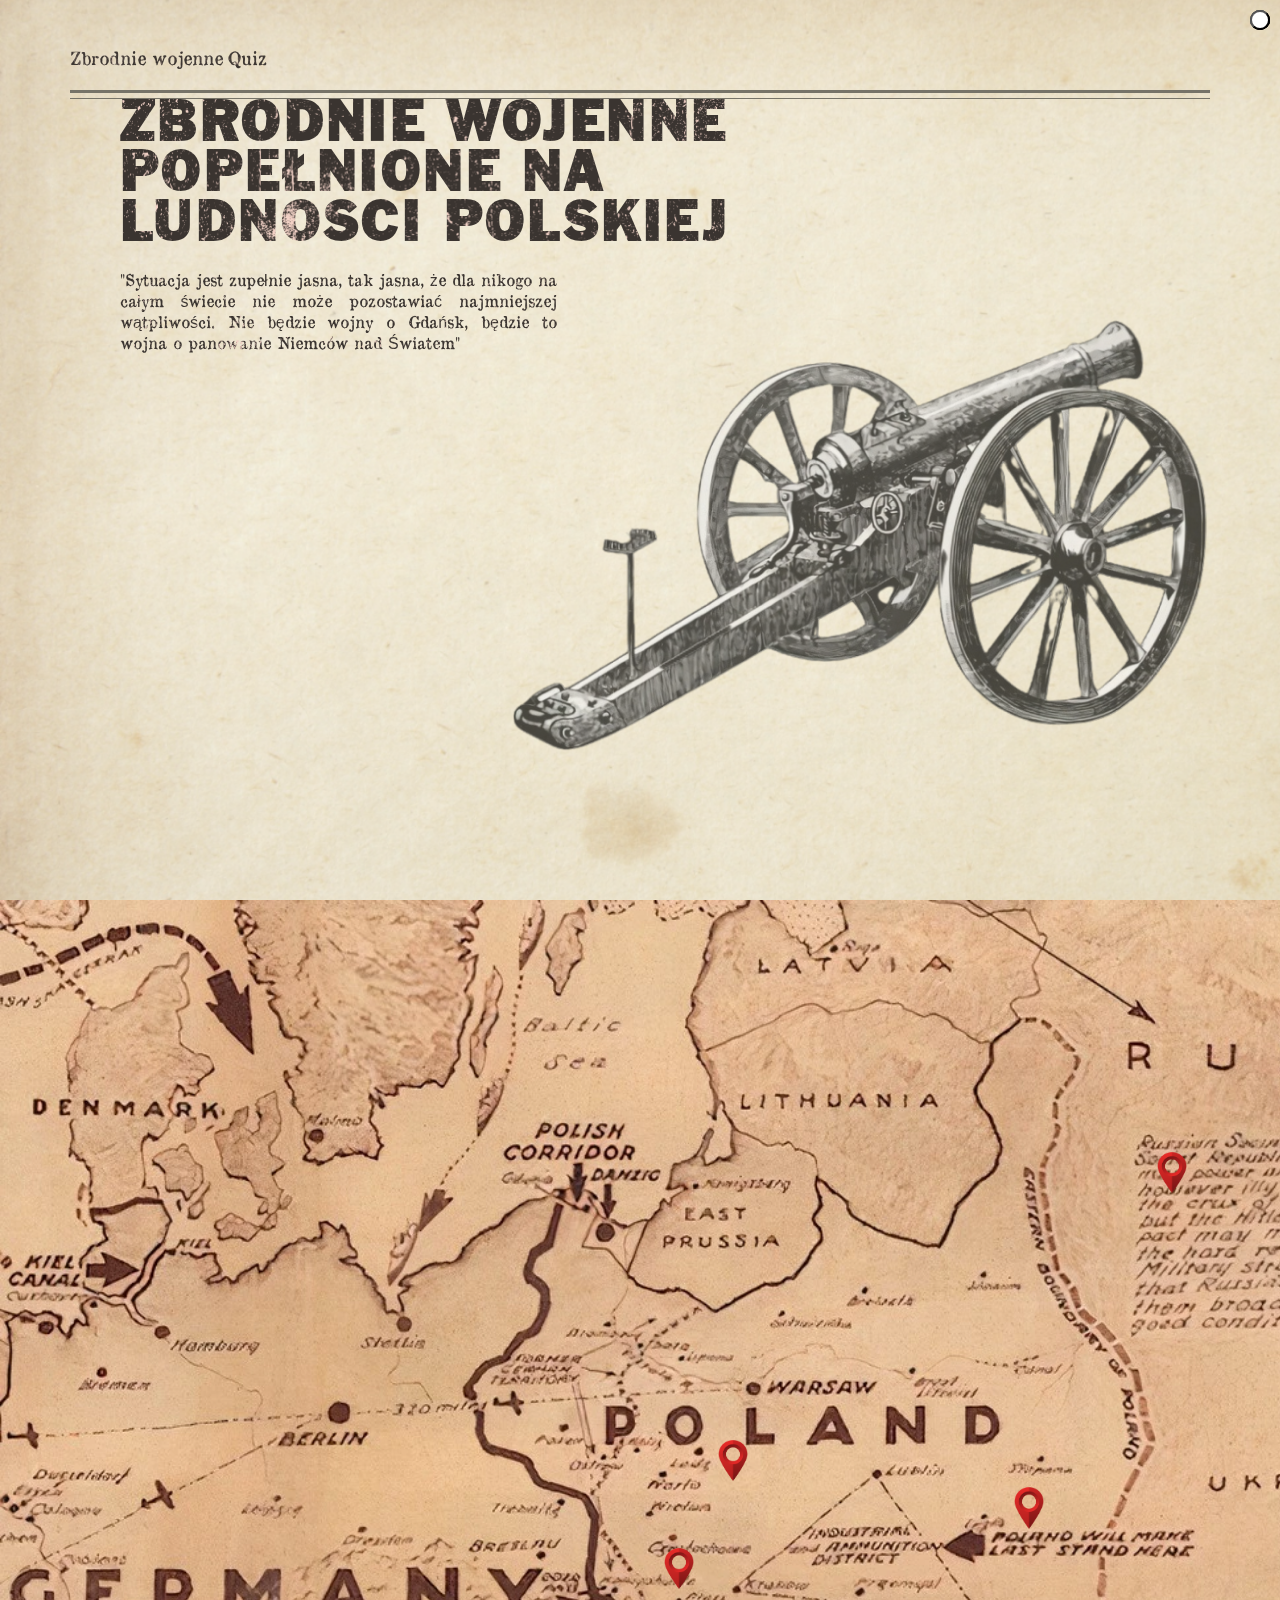
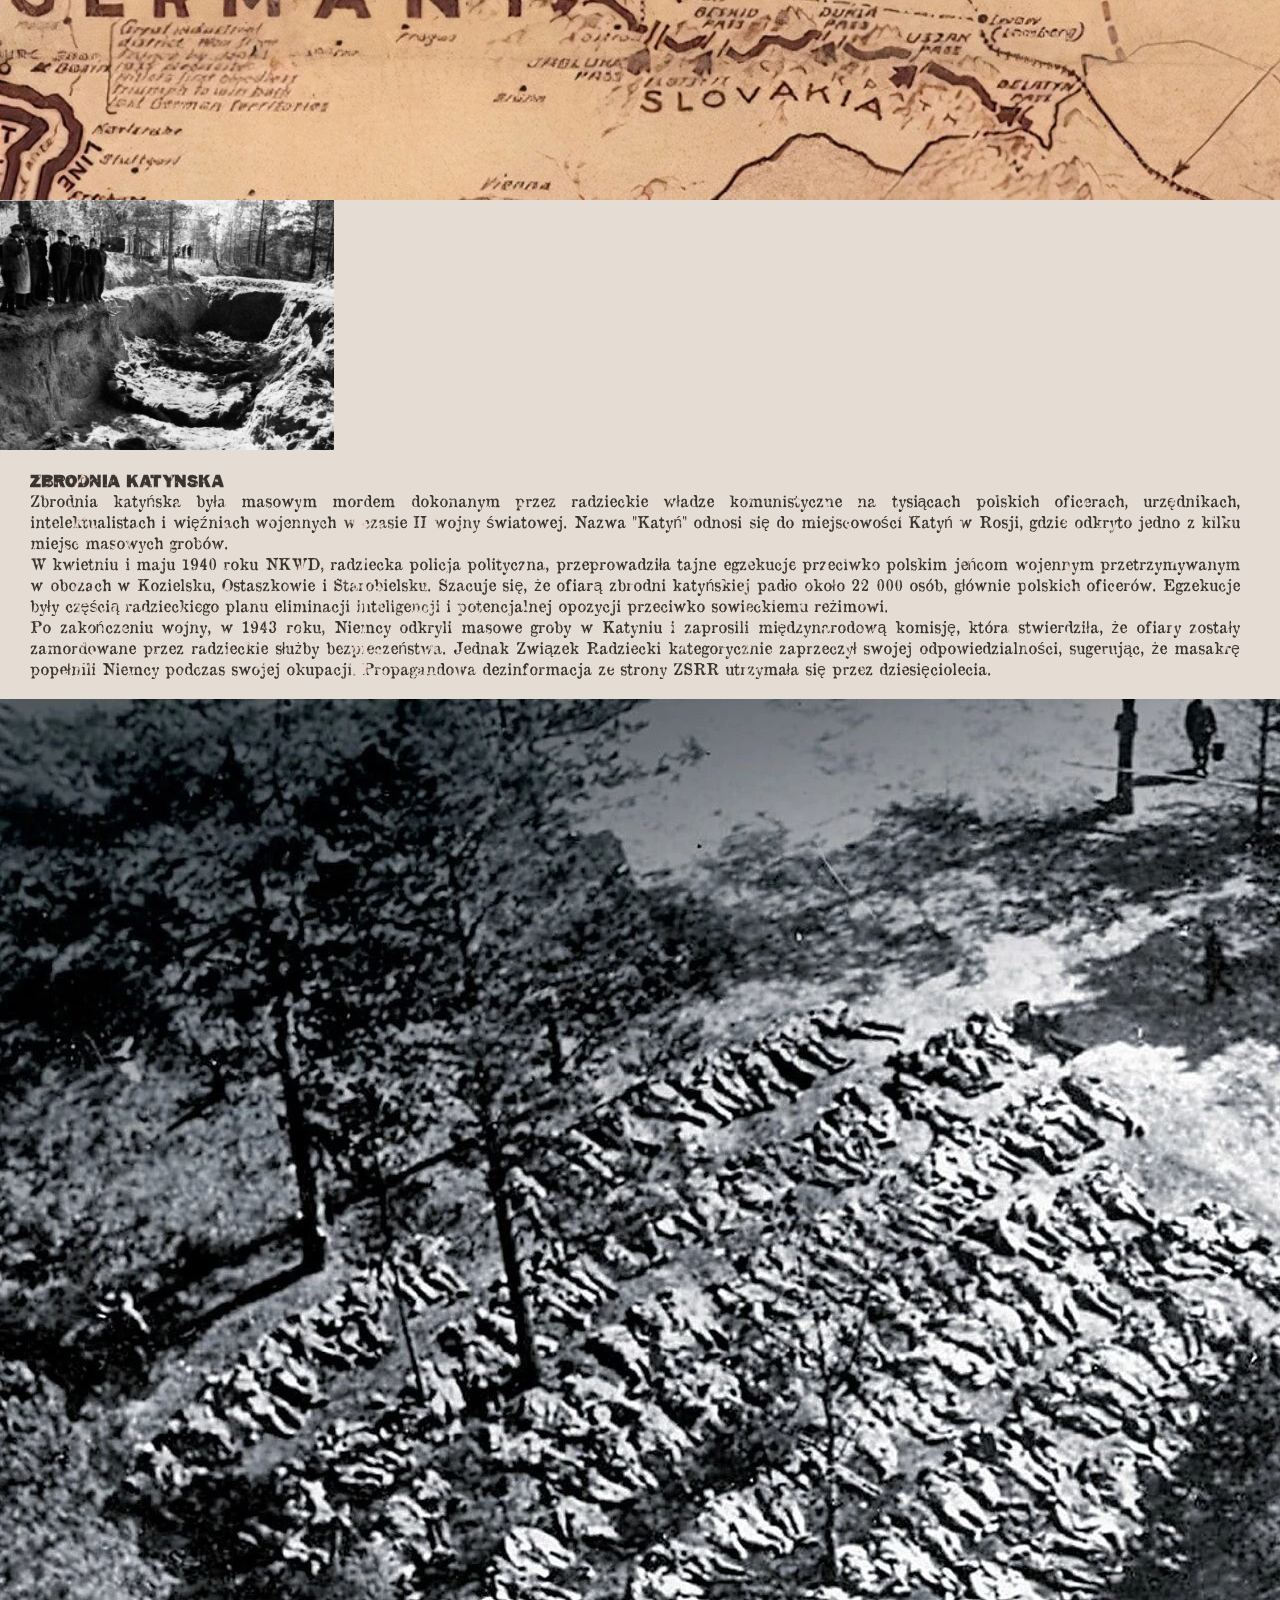
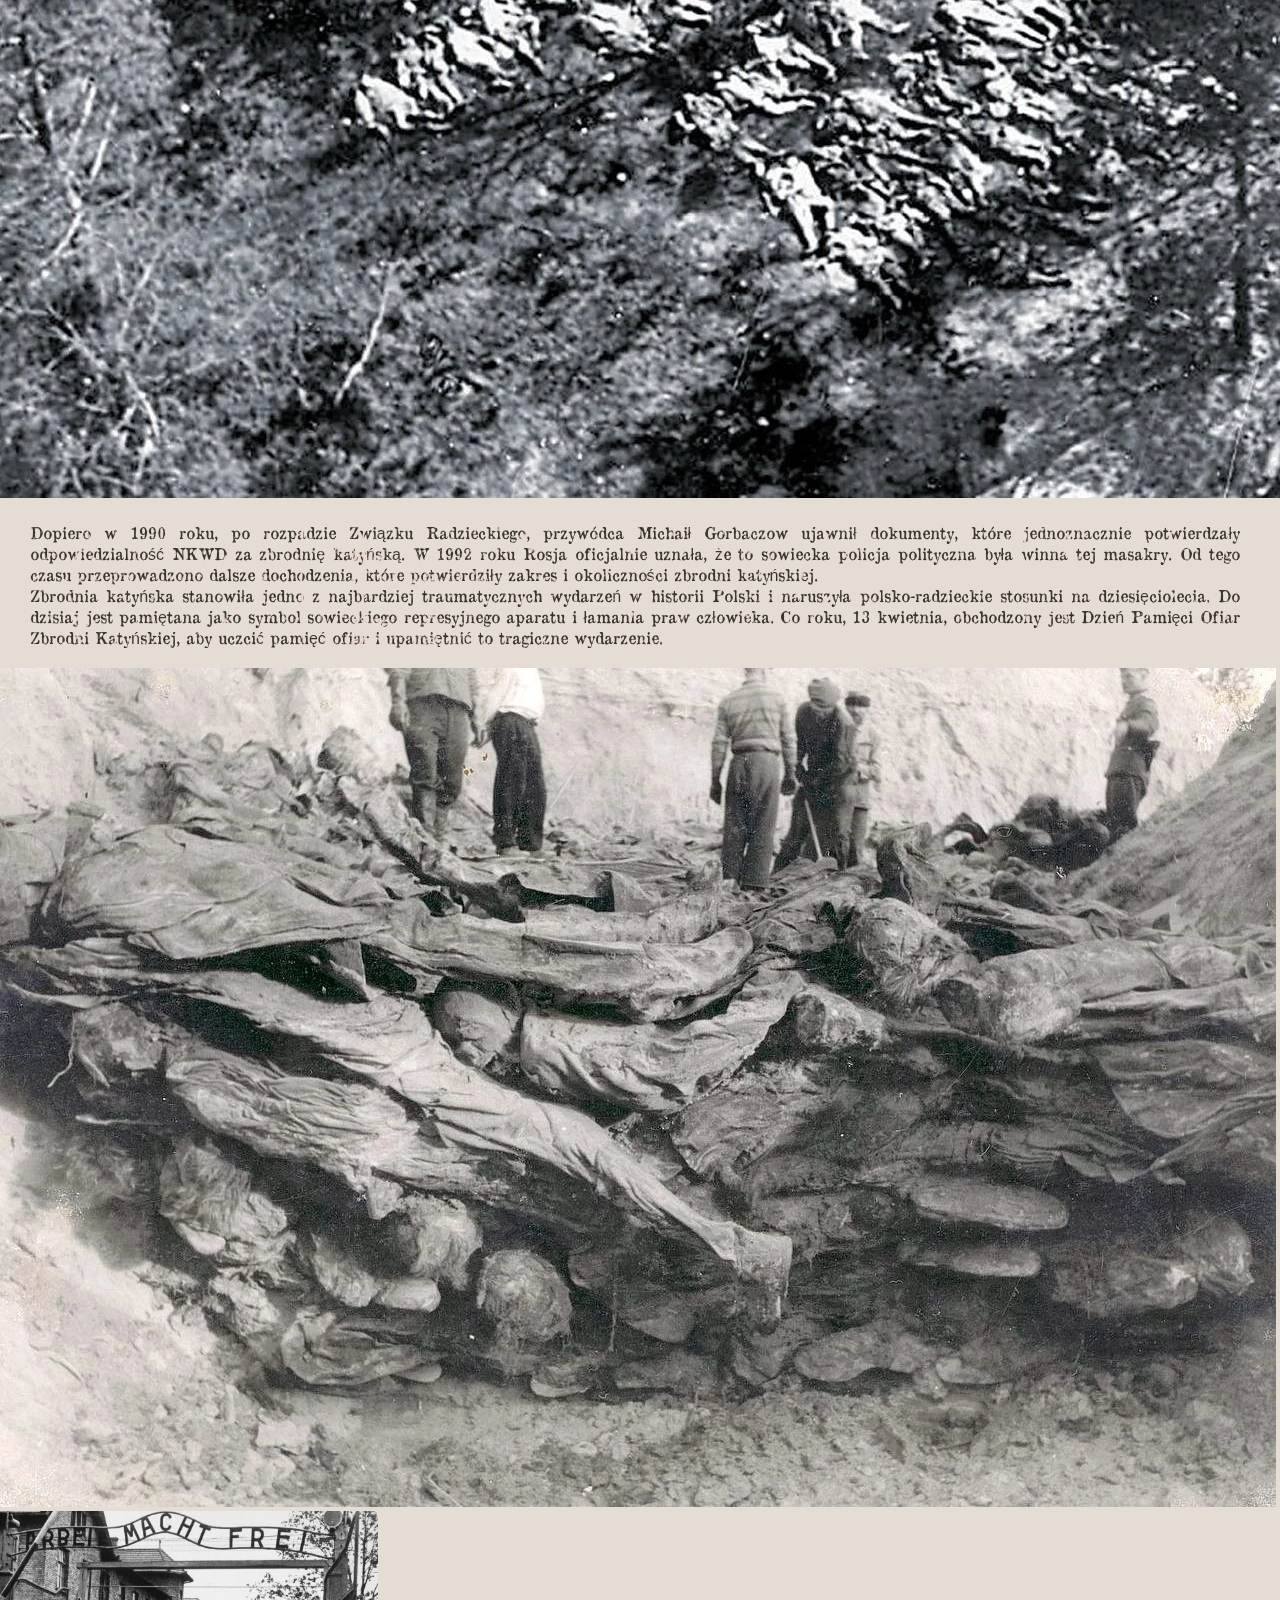
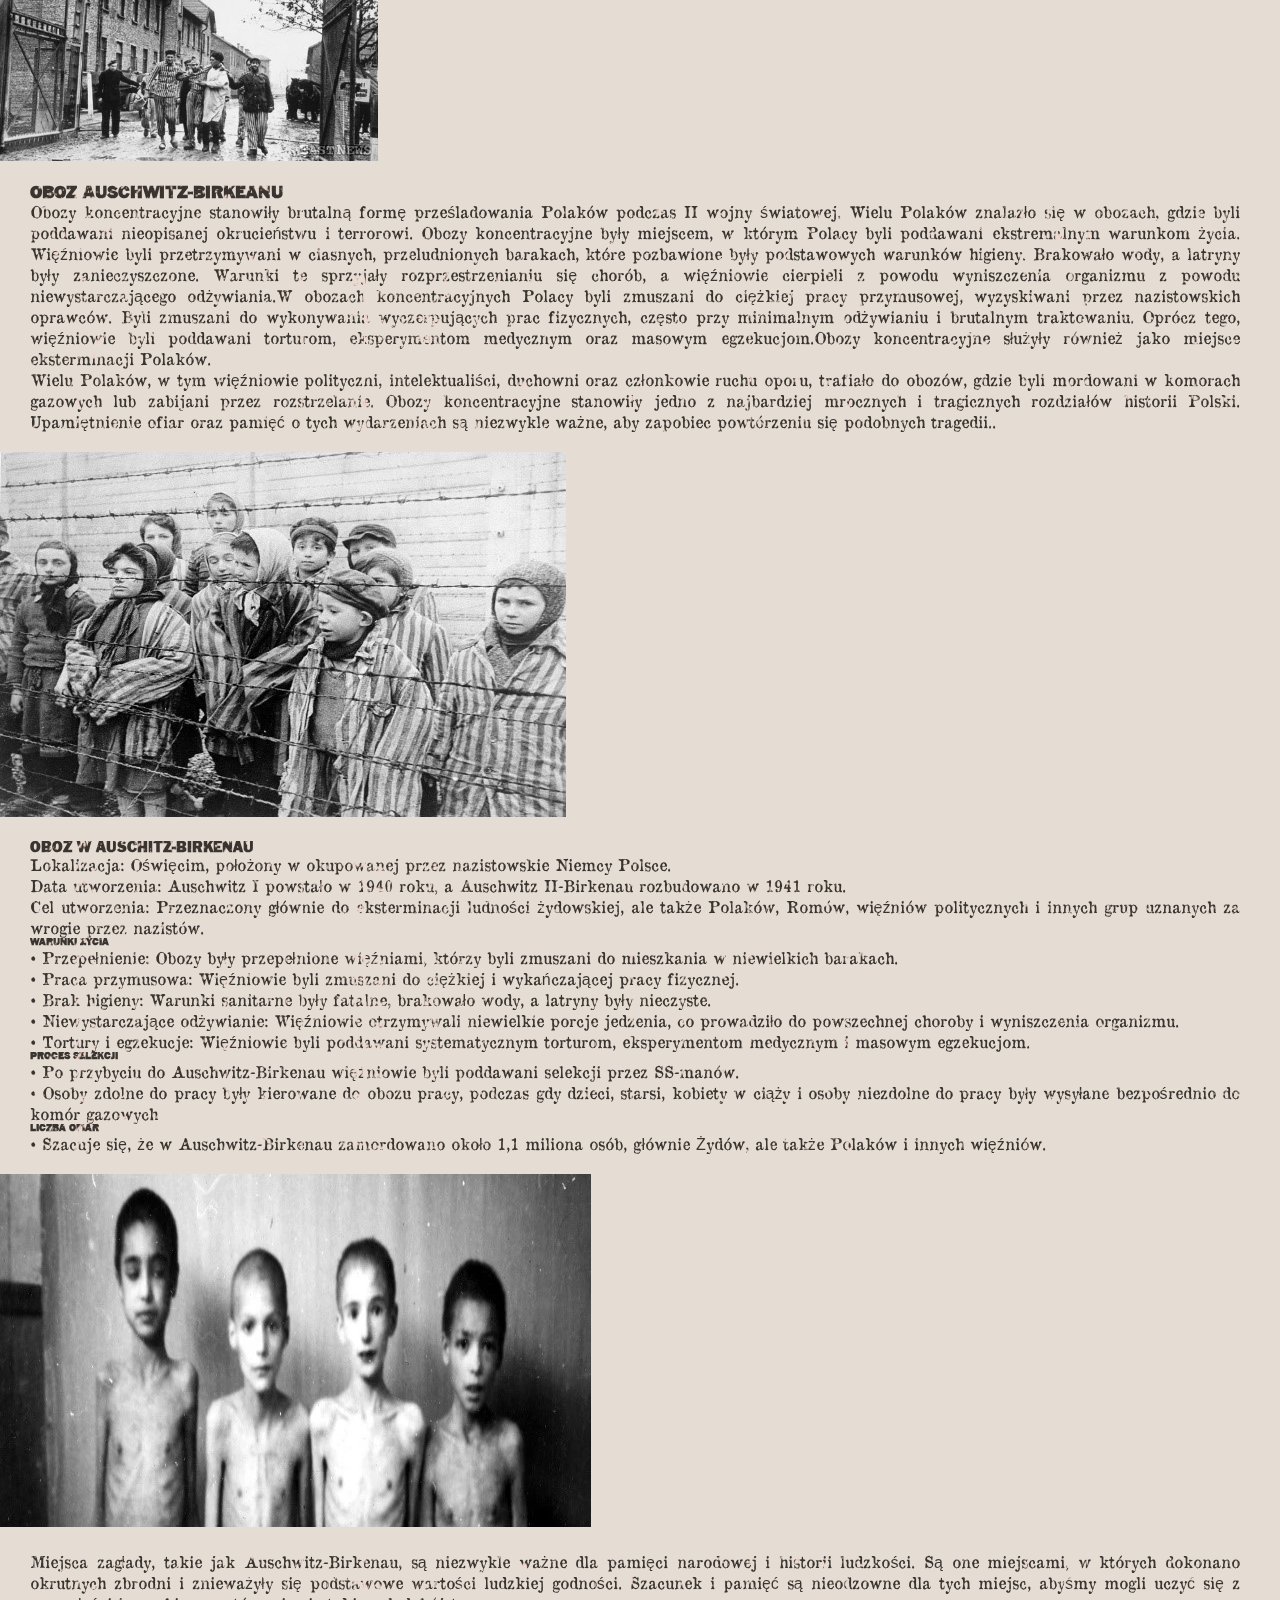
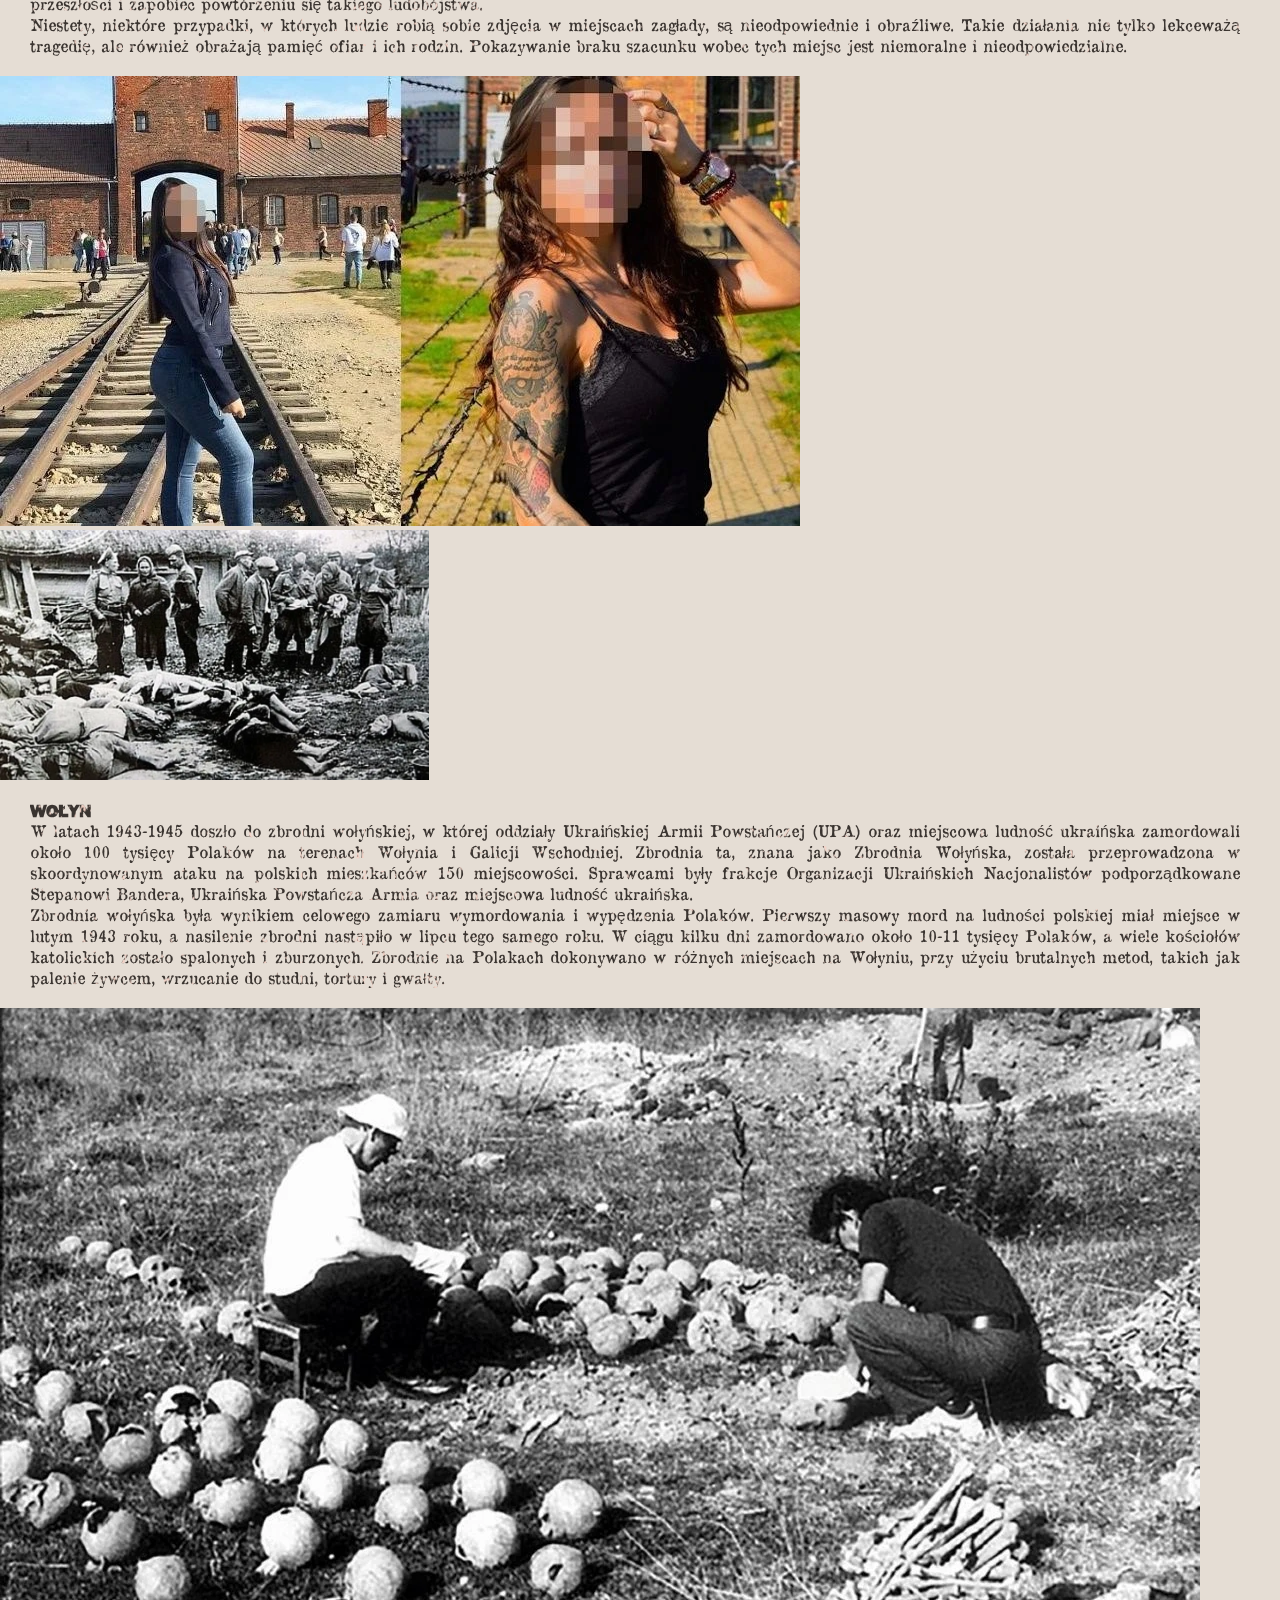
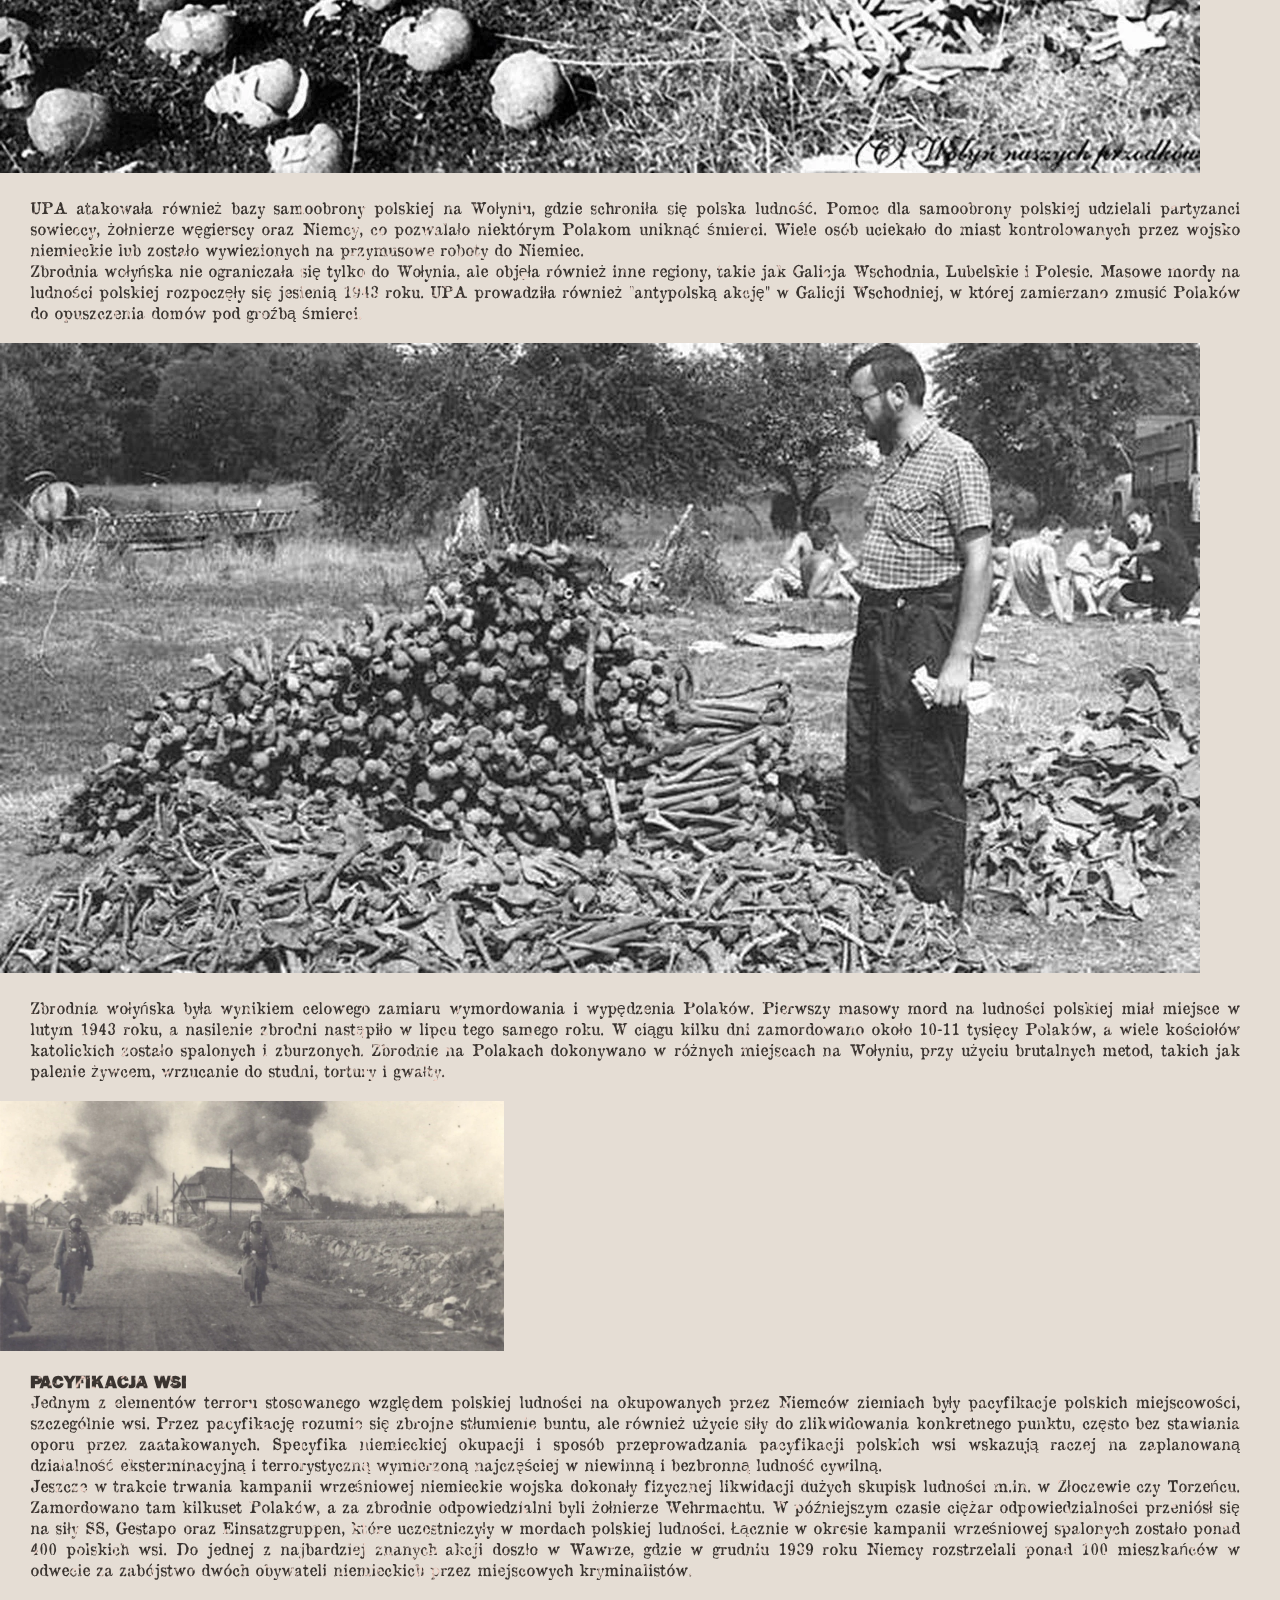
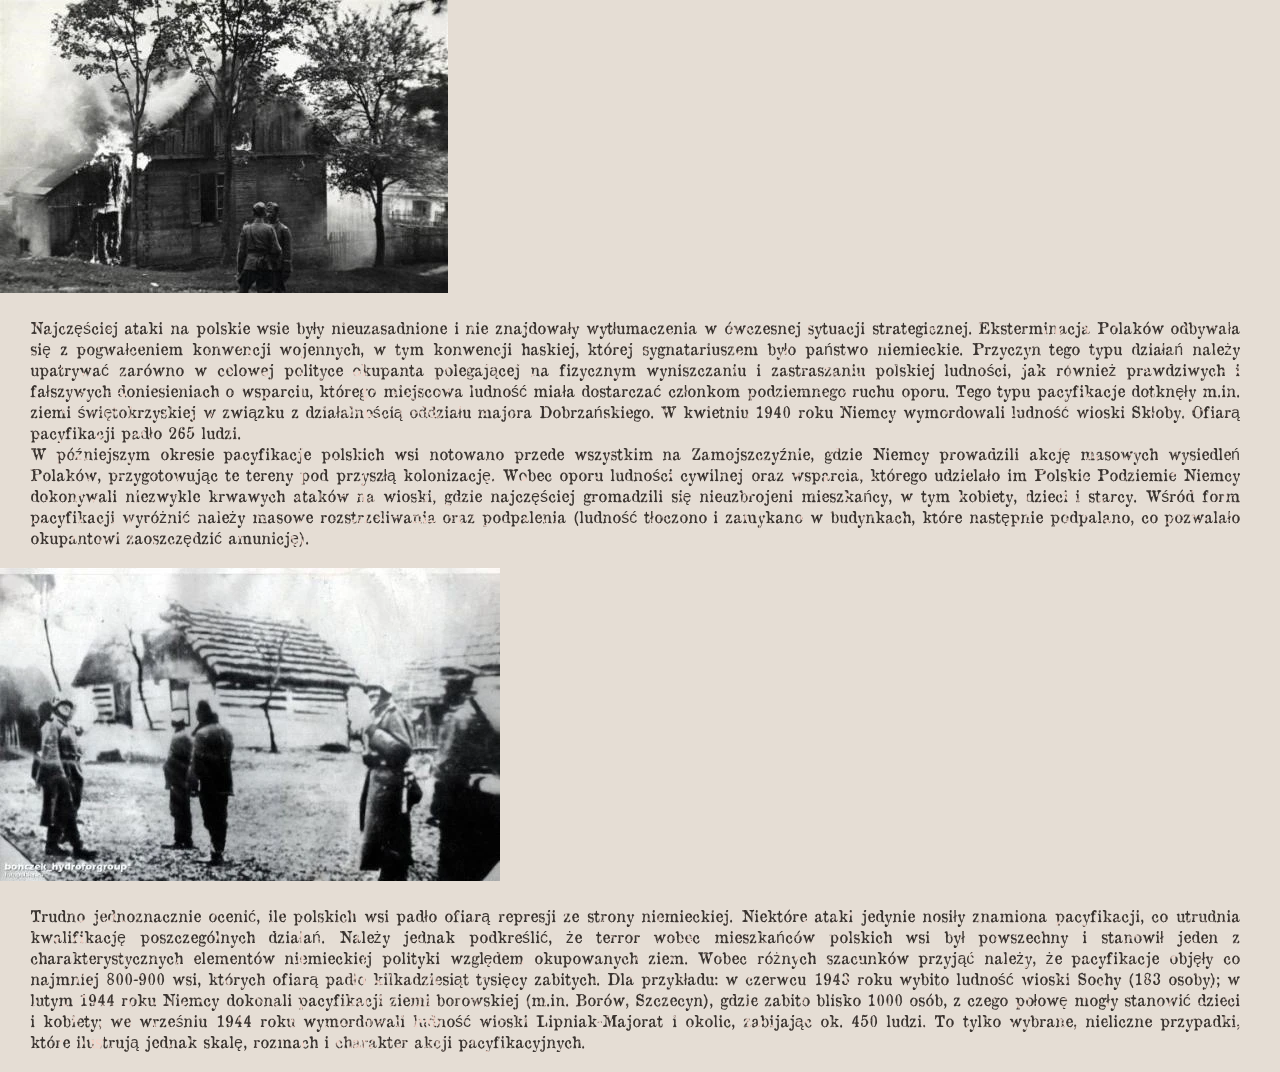
==== commit 6d35d60f: "pins update" ====
--- a/index.html
+++ b/index.html
@@ -14,7 +14,6 @@
   <script src="https://cdnjs.cloudflare.com/ajax/libs/jquery/3.7.0/jquery.min.js"
     integrity="sha512-3gJwYpMe3QewGELv8k/BX9vcqhryRdzRMxVfq6ngyWXwo03GFEzjsUm8Q7RZcHPHksttq7/GFoxjCVUjkjvPdw=="
     crossorigin="anonymous" referrerpolicy="no-referrer"></script>
-  <script src="//code.jquery.com/ui/1.11.3/jquery-ui.js"></script>
   <script src="scripts/main.js"></script>
 
 
@@ -25,6 +24,7 @@
 <body>
   <!-- landing view - without a map -->
   <section class="landing_view">
+    
     <div class="main_padding">
       <header class="d-flex navbar">
 
@@ -59,14 +59,25 @@
     <div id="map-wrapper">
       <div id="map-container">
         <img src="./assets/map_poland.webp" alt="Mapka" id="map-image">
-        <img src="./assets/pin_red.svg" class="pin katyn" data-bs-toggle="offcanvas" href="#offcanvasKatyn"
-          role="button" aria-controls="offcanvasKatyn" alt="katyn">
-        <img src="./assets/pin_red.svg" class="pin oswiecim" data-bs-toggle="offcanvas" href="#offcanvasOswiecim"
-          role="button" aria-controls="offcanvasOswiecim alt=" oswiecim">
-        <img src="./assets/pin_red.svg" class="pin wolyn" data-bs-toggle="offcanvas" href="#offcanvasWolyn"
+        <div tabindex="0" class="pin katyn always-show-tooltip" data-bs-toggle="tooltip" data-bs-title="Katyń">
+          <img src="./assets/pin.webp" data-bs-toggle="offcanvas" href="#offcanvasKatyn" width="30"
+            role="button" aria-controls="offcanvasKatyn" alt="katyn" id="katyn">
+        </div>
+
+        <div tabindex="0" class="pin oswiecim always-show-tooltip" data-bs-toggle="tooltip" data-bs-title="Oświęcim">
+          <img src="./assets/pin.webp" data-bs-toggle="offcanvas" href="#offcanvasOswiecim" width="30"
+          role="button" aria-controls="offcanvasOswiecim alt="oswiecim">
+        </div>
+
+        <div tabindex="0" class="pin wolyn always-show-tooltip" data-bs-toggle="tooltip" data-bs-title="Wołyń">
+          <img src="./assets/pin.webp" data-bs-toggle="offcanvas" href="#offcanvasWolyn" width="30"
           role="button" aria-controls="offcanvasWolyn" alt="wolyn">
-        <img src="./assets/pin_red.svg" class="pin skloby" data-bs-toggle="offcanvas" href="#offcanvasSkloby"
+        </div>
+
+        <div tabindex="0" class="pin skloby always-show-tooltip" data-bs-toggle="tooltip" data-bs-title="Skłoby">
+          <img src="./assets/pin.webp" data-bs-toggle="offcanvas" href="#offcanvasSkloby" width="30"
           role="button" aria-controls="offcanvasSkloby" alt="skloby">
+        </div>
       </div>
 
     </div>
@@ -278,9 +289,8 @@
   </div>
 
 
-  <script src="https://cdn.jsdelivr.net/npm/bootstrap@5.3.0-alpha3/dist/js/bootstrap.bundle.min.js"
-    integrity="sha384-ENjdO4Dr2bkBIFxQpeoTz1HIcje39Wm4jDKdf19U8gI4ddQ3GYNS7NTKfAdVQSZe"
-    crossorigin="anonymous"></script>
+  <script src="https://cdn.jsdelivr.net/npm/@popperjs/core@2.11.7/dist/umd/popper.min.js" integrity="sha384-zYPOMqeu1DAVkHiLqWBUTcbYfZ8osu1Nd6Z89ify25QV9guujx43ITvfi12/QExE" crossorigin="anonymous"></script>
+<script src="https://cdn.jsdelivr.net/npm/bootstrap@5.3.0-alpha3/dist/js/bootstrap.min.js" integrity="sha384-Y4oOpwW3duJdCWv5ly8SCFYWqFDsfob/3GkgExXKV4idmbt98QcxXYs9UoXAB7BZ" crossorigin="anonymous"></script>
 </body>
 
 </html>--- a/styles/main.css
+++ b/styles/main.css
@@ -200,6 +200,15 @@
      }
 }
 
+/* Custom CSS for always-show-tooltip class */
+@media (max-width: 767px) {
+     .always-show-tooltip [data-bs-toggle="tooltip"] {
+       display: none;
+       visibility: visible;
+       opacity: 1;
+     }
+   }
+
 .pin {
      position: absolute;
      /* width: 15px;
@@ -215,22 +224,22 @@
 }
 
 .katyn {
-     top: 33%;
+     top: 30.5%;
      left: 74%;
 }
 
 .oswiecim {
-     top: 77%;
+     top: 74.5%;
      left: 42.9%;
 }
 
 .wolyn {
-     top: 70.3%;
+     top: 67.8%;
      left: 65%;
 }
 
 .skloby {
-     top: 65%;
+     top: 62.5%;
      left: 46.3%;
 }
 
